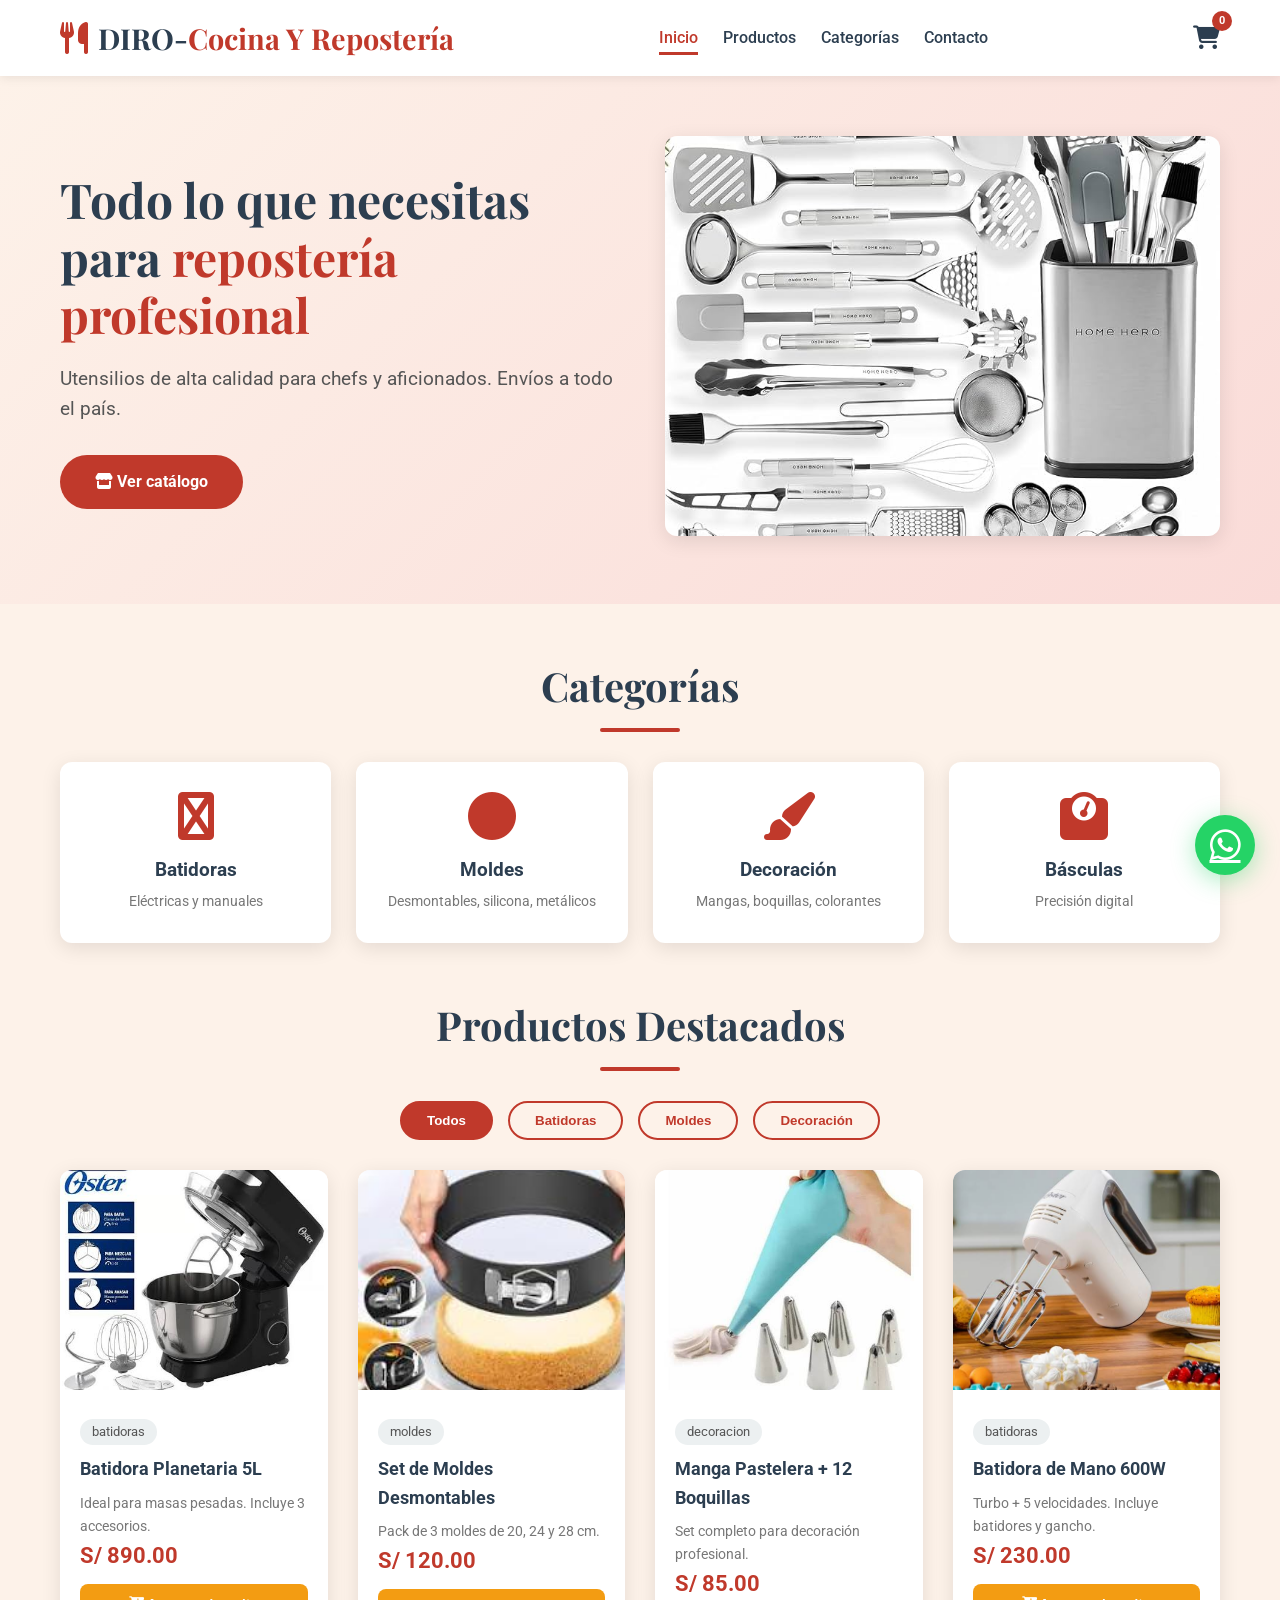
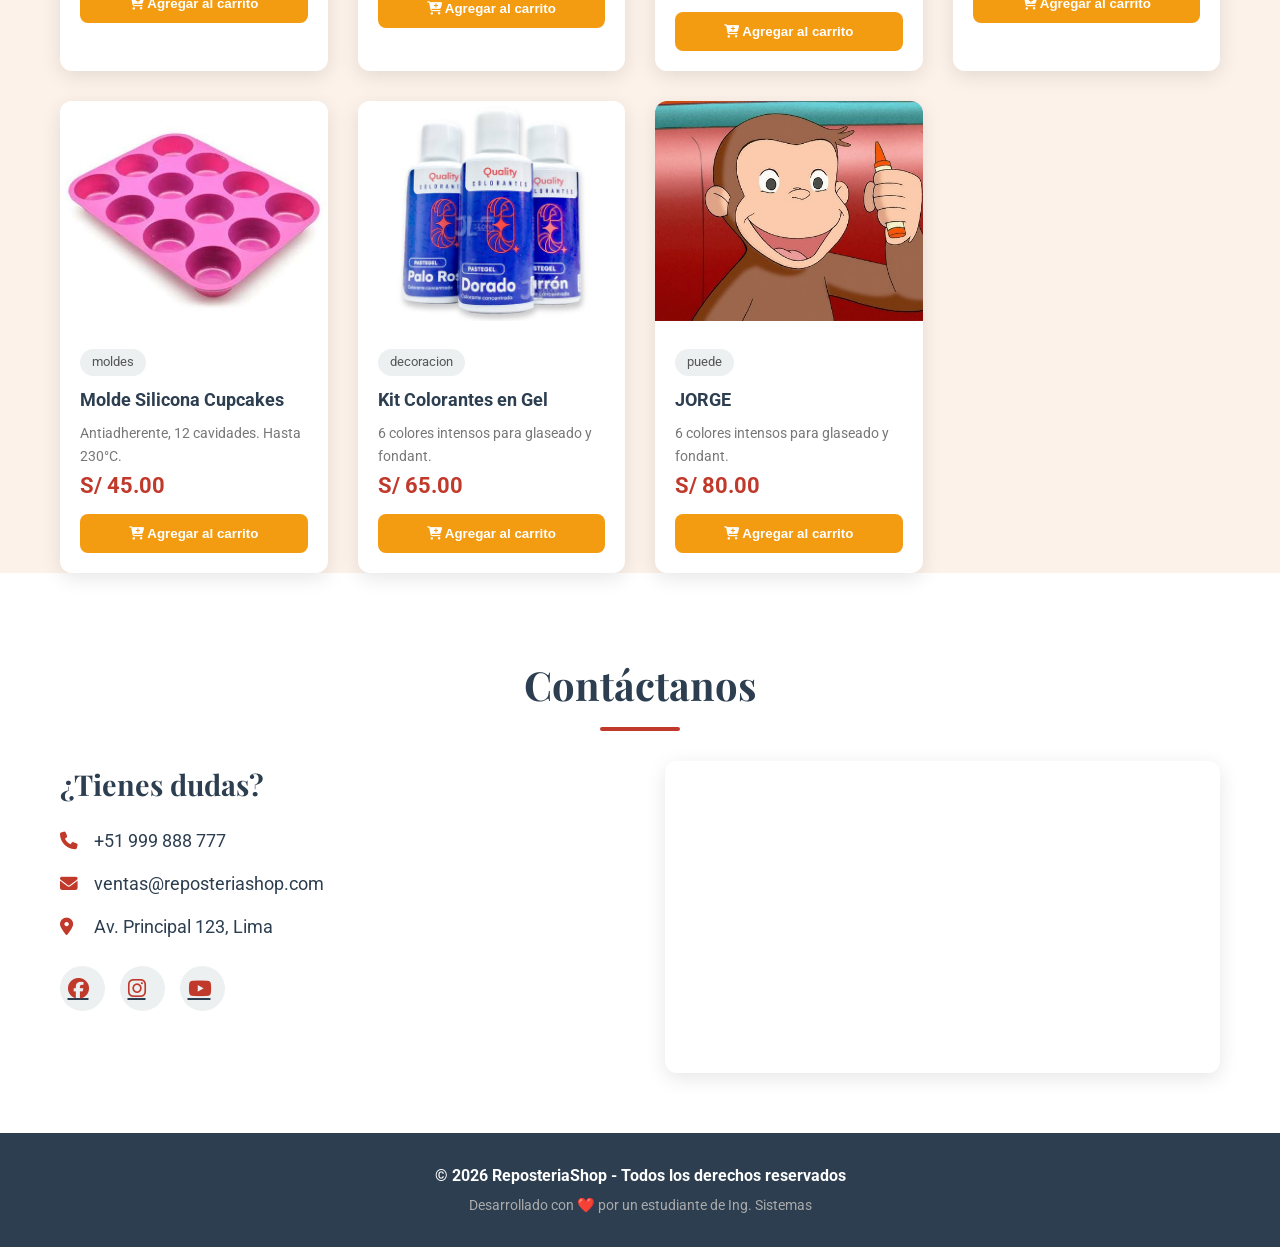
==== index.html @ 8b003e1c "agregar mapa" ====
<!DOCTYPE html>
<html lang="es">

<head>
    <meta charset="UTF-8">
    <meta name="viewport" content="width=device-width, initial-scale=1.0">
    <title>ReposteriaShop - Utensilios profesionales</title>
    <!-- Google Fonts para tipografías elegantes -->
    <link
        href="https://fonts.googleapis.com/css2?family=Playfair+Display:wght@700&family=Roboto:wght@300;400;700&display=swap"
        rel="stylesheet">
    <!-- Font Awesome para íconos -->
    <link rel="stylesheet" href="https://cdnjs.cloudflare.com/ajax/libs/font-awesome/6.5.0/css/all.min.css">
    <link rel="stylesheet" href="css/estilo.css">
</head>

<body>

    <!-- ========== HEADER / NAVEGACIÓN ========== -->
    <header>
        <div class="container">
            <div class="logo">
                <i class="fas fa-utensils"></i>
                <h1>DIRO-<span>Cocina Y Repostería</span></h1>
            </div>
            <nav>
                <ul>
                    <li><a href="#inicio" class="active">Inicio</a></li>
                    <li><a href="#productos">Productos</a></li>
                    <li><a href="#categorias">Categorías</a></li>
                    <li><a href="#contacto">Contacto</a></li>
                </ul>
            </nav>
            <div class="carrito-icono">
                <i class="fas fa-shopping-cart"></i>
                <span class="contador">0</span>
            </div>
        </div>
    </header>

    <!-- ========== HERO / BANNER PRINCIPAL ========== -->
    <section id="inicio" class="hero">
        <div class="container">
            <div class="hero-contenido">
                <h2>Todo lo que necesitas <br>para <span>repostería profesional</span></h2>
                <p>Utensilios de alta calidad para chefs y aficionados. Envíos a todo el país.</p>
                <a href="#productos" class="btn-primary">
                    <i class="fas fa-store"></i> Ver catálogo
                </a>
            </div>
            <div class="hero-imagen">
                <!-- Aquí va una imagen ilustrativa -->
                <img src="img/hero-utensilios.jpg" alt="Utensilios de repostería">
            </div>
        </div>
    </section>

    <!-- ========== CATEGORÍAS DESTACADAS ========== -->
    <section id="categorias" class="categorias">
        <div class="container">
            <h2 class="titulo-seccion">Categorías</h2>
            <div class="grid-categorias">
                <div class="categoria-card">
                    <i class="fas fa-mixer"></i>
                    <h3>Batidoras</h3>
                    <p>Eléctricas y manuales</p>
                </div>
                <div class="categoria-card">
                    <i class="fas fa-circle"></i>
                    <h3>Moldes</h3>
                    <p>Desmontables, silicona, metálicos</p>
                </div>
                <div class="categoria-card">
                    <i class="fas fa-paint-brush"></i>
                    <h3>Decoración</h3>
                    <p>Mangas, boquillas, colorantes</p>
                </div>
                <div class="categoria-card">
                    <i class="fas fa-weight-scale"></i>
                    <h3>Básculas</h3>
                    <p>Precisión digital</p>
                </div>
            </div>
        </div>
    </section>

    <!-- ========== PRODUCTOS DESTACADOS ========== -->
    <section id="productos" class="productos">
        <div class="container">
            <h2 class="titulo-seccion">Productos Destacados</h2>

            <!-- Filtros (funcionalidad con JavaScript) -->
            <div class="filtros">
                <button class="filtro-btn active" data-filtro="todos">Todos</button>
                <button class="filtro-btn" data-filtro="batidoras">Batidoras</button>
                <button class="filtro-btn" data-filtro="moldes">Moldes</button>
                <button class="filtro-btn" data-filtro="decoracion">Decoración</button>
            </div>

            <!-- Grid de productos -->
            <div class="grid-productos" id="lista-productos">
                <!-- Cada producto se genera dinámicamente con JavaScript -->
                <!-- Pero aquí tienes la estructura de ejemplo -->
            </div>
        </div>
    </section>

    <!-- ========== CONTACTO ========== -->
    <section id="contacto" class="contacto">
        <div class="container">
            <h2 class="titulo-seccion">Contáctanos</h2>
            <div class="contacto-grid">
                <div class="contacto-info">
                    <h3>¿Tienes dudas?</h3>
                    <p><i class="fas fa-phone"></i> +51 999 888 777</p>
                    <p><i class="fas fa-envelope"></i> ventas@reposteriashop.com</p>
                    <p><i class="fas fa-map-marker-alt"></i> Av. Principal 123, Lima</p>
                    <div class="redes-sociales">
                        <a href="#"><i class="fab fa-facebook"></i></a>
                        <a href="#"><i class="fab fa-instagram"></i></a>
                        <a href="#"><i class="fab fa-youtube"></i></a>
                    </div>
                </div>

                <div class="mapa-responsive" style="position: relative; padding-bottom: 56.25%; height: 0; overflow: hidden; border-radius: var(--radius); box-shadow: var(--shadow);">
    <iframe 
        src="https://maps.app.goo.gl/BNigpVvD4wu6EtfBA" 
        style="position: absolute; top: 0; left: 0; width: 100%; height: 100%; border:0;" 
        allowfullscreen="" 
        loading="lazy">
    </iframe>
</div>



            </div>
        </div>
    </section>

    <!-- ========== FOOTER ========== -->
    <footer>
        <div class="container">
            <p>&copy; 2026 ReposteriaShop - Todos los derechos reservados</p>
            <p>Desarrollado con ❤️ por un estudiante de Ing. Sistemas</p>
        </div>
    </footer>

    <!-- Botón flotante de WhatsApp -->
    <a href="https://wa.me/519999888777" class="btn-whatsapp" target="_blank">
        <i class="fab fa-whatsapp"></i>
    </a>

    <!-- ========== SCRIPTS ========== -->
    <script src="js/script.js"></script>
</body>

</html>
---- css/estilo.css ----
/* ========== RESET Y VARIABLES ========== */
* {
    margin: 0;
    padding: 0;
    box-sizing: border-box;
}

:root {
    --color-primary: #c0392b;      /* Rojo repostero */
    --color-secondary: #f39c12;    /* Dorado/amarillo */
    --color-dark: #2c3e50;
    --color-light: #fdf2e9;
    --color-gray: #ecf0f1;
    --font-title: 'Playfair Display', serif;
    --font-body: 'Roboto', sans-serif;
    --shadow: 0 5px 20px rgba(0,0,0,0.1);
    --radius: 12px;
    --transition: all 0.3s ease;
}

body {
    font-family: var(--font-body);
    background-color: var(--color-light);
    color: var(--color-dark);
    line-height: 1.6;
}

.container {
    max-width: 1200px;
    margin: 0 auto;
    padding: 0 20px;
}

/* ========== HEADER ========== */
header {
    background: white;
    box-shadow: 0 2px 10px rgba(0,0,0,0.08);
    position: sticky;
    top: 0;
    z-index: 1000;
    padding: 15px 0;
}

header .container {
    display: flex;
    justify-content: space-between;
    align-items: center;
    flex-wrap: wrap;
}

.logo {
    display: flex;
    align-items: center;
    gap: 10px;
}

.logo i {
    font-size: 2rem;
    color: var(--color-primary);
}

.logo h1 {
    font-family: var(--font-title);
    font-size: 1.8rem;
    color: var(--color-dark);
}

.logo h1 span {
    color: var(--color-primary);
}

nav ul {
    display: flex;
    list-style: none;
    gap: 25px;
}

nav ul li a {
    text-decoration: none;
    color: var(--color-dark);
    font-weight: 500;
    padding: 5px 0;
    border-bottom: 3px solid transparent;
    transition: var(--transition);
}

nav ul li a:hover,
nav ul li a.active {
    border-bottom-color: var(--color-primary);
    color: var(--color-primary);
}

.carrito-icono {
    position: relative;
    font-size: 1.5rem;
    cursor: pointer;
    color: var(--color-dark);
}

.carrito-icono .contador {
    position: absolute;
    top: -8px;
    right: -12px;
    background: var(--color-primary);
    color: white;
    font-size: 0.7rem;
    font-weight: bold;
    width: 20px;
    height: 20px;
    border-radius: 50%;
    display: flex;
    align-items: center;
    justify-content: center;
}

/* ========== HERO ========== */
.hero {
    background: linear-gradient(135deg, #fdf2e9 0%, #fadbd8 100%);
    padding: 60px 0;
    min-height: 500px;
    display: flex;
    align-items: center;
}

.hero .container {
    display: grid;
    grid-template-columns: 1fr 1fr;
    gap: 50px;
    align-items: center;
}

.hero-contenido h2 {
    font-family: var(--font-title);
    font-size: 3rem;
    line-height: 1.2;
    margin-bottom: 20px;
}

.hero-contenido h2 span {
    color: var(--color-primary);
}

.hero-contenido p {
    font-size: 1.2rem;
    color: #555;
    margin-bottom: 30px;
}

.btn-primary {
    display: inline-block;
    background: var(--color-primary);
    color: white;
    padding: 14px 35px;
    border-radius: 50px;
    text-decoration: none;
    font-weight: bold;
    transition: var(--transition);
    border: none;
    cursor: pointer;
    font-size: 1rem;
}

.btn-primary:hover {
    background: #a93226;
    transform: translateY(-3px);
    box-shadow: var(--shadow);
}

.hero-imagen img {
    width: 100%;
    max-height: 400px;
    object-fit: cover;
    border-radius: var(--radius);
    box-shadow: var(--shadow);
}

/* ========== SECCIÓN TÍTULOS ========== */
.titulo-seccion {
    font-family: var(--font-title);
    font-size: 2.5rem;
    text-align: center;
    margin: 50px 0 30px;
    position: relative;
}

.titulo-seccion::after {
    content: '';
    display: block;
    width: 80px;
    height: 4px;
    background: var(--color-primary);
    margin: 10px auto 0;
    border-radius: 5px;
}

/* ========== CATEGORÍAS ========== */
.grid-categorias {
    display: grid;
    grid-template-columns: repeat(auto-fit, minmax(200px, 1fr));
    gap: 25px;
    margin: 30px 0;
}

.categoria-card {
    background: white;
    padding: 30px 20px;
    text-align: center;
    border-radius: var(--radius);
    box-shadow: var(--shadow);
    transition: var(--transition);
    cursor: pointer;
}

.categoria-card:hover {
    transform: translateY(-10px);
    box-shadow: 0 10px 30px rgba(0,0,0,0.15);
}

.categoria-card i {
    font-size: 3rem;
    color: var(--color-primary);
    margin-bottom: 15px;
}

.categoria-card h3 {
    font-size: 1.2rem;
    margin-bottom: 5px;
}

.categoria-card p {
    color: #777;
    font-size: 0.9rem;
}

/* ========== PRODUCTOS ========== */
.filtros {
    display: flex;
    justify-content: center;
    gap: 15px;
    flex-wrap: wrap;
    margin-bottom: 30px;
}

.filtro-btn {
    padding: 10px 25px;
    border: 2px solid var(--color-primary);
    background: transparent;
    color: var(--color-primary);
    border-radius: 50px;
    cursor: pointer;
    font-weight: bold;
    transition: var(--transition);
}

.filtro-btn:hover,
.filtro-btn.active {
    background: var(--color-primary);
    color: white;
}

.grid-productos {
    display: grid;
    grid-template-columns: repeat(auto-fill, minmax(260px, 1fr));
    gap: 30px;
}

.producto-card {
    background: white;
    border-radius: var(--radius);
    overflow: hidden;
    box-shadow: var(--shadow);
    transition: var(--transition);
}

.producto-card:hover {
    transform: translateY(-8px);
    box-shadow: 0 10px 40px rgba(0,0,0,0.15);
}

.producto-card img {
    width: 100%;
    height: 220px;
    object-fit: cover;
    background: var(--color-gray);
}

.producto-info {
    padding: 20px;
}

.producto-info h3 {
    font-size: 1.1rem;
    margin-bottom: 8px;
}

.producto-info .precio {
    font-size: 1.4rem;
    font-weight: bold;
    color: var(--color-primary);
}

.producto-info .categoria-tag {
    display: inline-block;
    background: var(--color-gray);
    padding: 3px 12px;
    border-radius: 20px;
    font-size: 0.8rem;
    color: #555;
    margin-bottom: 10px;
}

.btn-agregar {
    width: 100%;
    padding: 12px;
    background: var(--color-secondary);
    color: white;
    border: none;
    border-radius: 8px;
    font-weight: bold;
    cursor: pointer;
    transition: var(--transition);
    margin-top: 10px;
}

.btn-agregar:hover {
    background: #e67e22;
}

/* ========== CONTACTO ========== */
.contacto {
    background: white;
    padding: 30px 0 60px;
}

.contacto-grid {
    display: grid;
    grid-template-columns: 1fr 1fr;
    gap: 50px;
    margin-top: 30px;
}

.contacto-info h3 {
    font-family: var(--font-title);
    font-size: 1.8rem;
    margin-bottom: 20px;
}

.contacto-info p {
    margin: 15px 0;
    font-size: 1.1rem;
}

.contacto-info i {
    width: 30px;
    color: var(--color-primary);
}

.redes-sociales {
    margin-top: 25px;
    display: flex;
    gap: 15px;
}

.redes-sociales a {
    display: inline-flex;
    align-items: center;
    justify-content: center;
    width: 45px;
    height: 45px;
    background: var(--color-gray);
    border-radius: 50%;
    color: var(--color-dark);
    font-size: 1.3rem;
    transition: var(--transition);
}

.redes-sociales a:hover {
    background: var(--color-primary);
    color: white;
}

.contacto-form {
    display: flex;
    flex-direction: column;
    gap: 15px;
}

.contacto-form input,
.contacto-form textarea {
    padding: 15px;
    border: 2px solid #ddd;
    border-radius: 8px;
    font-family: var(--font-body);
    transition: var(--transition);
}

.contacto-form input:focus,
.contacto-form textarea:focus {
    border-color: var(--color-primary);
    outline: none;
}

/* ========== WHATSAPP FLOTANTE ========== */
.btn-whatsapp {
    position: fixed;
    bottom: 25px;
    right: 25px;
    background: #25D366;
    color: white;
    width: 60px;
    height: 60px;
    border-radius: 50%;
    display: flex;
    align-items: center;
    justify-content: center;
    font-size: 2.2rem;
    box-shadow: 0 5px 25px rgba(37, 211, 102, 0.4);
    transition: var(--transition);
    z-index: 999;
}

.btn-whatsapp:hover {
    transform: scale(1.1);
    box-shadow: 0 8px 35px rgba(37, 211, 102, 0.6);
}

/* ========== FOOTER ========== */
footer {
    background: var(--color-dark);
    color: white;
    text-align: center;
    padding: 30px 0;
}

footer p:first-child {
    font-weight: bold;
}

footer p:last-child {
    color: #aaa;
    font-size: 0.9rem;
    margin-top: 5px;
}

/* ========== RESPONSIVE ========== */
@media (max-width: 768px) {
    .hero .container {
        grid-template-columns: 1fr;
        text-align: center;
    }
    
    .hero-contenido h2 {
        font-size: 2.2rem;
    }
    
    .contacto-grid {
        grid-template-columns: 1fr;
    }
    
    nav ul {
        gap: 12px;
        flex-wrap: wrap;
        justify-content: center;
    }
    
    header .container {
        flex-direction: column;
        gap: 10px;
    }
    
    .logo h1 {
        font-size: 1.5rem;
    }

    /* ========== MAPA ========== */
.mapa-container {
    margin: 40px 0 20px;
}

.mapa-container iframe {
    transition: var(--transition);
}

.mapa-container iframe:hover {
    transform: scale(1.01);
    box-shadow: 0 10px 40px rgba(0,0,0,0.2);
}

/* Responsive para el mapa */
@media (max-width: 768px) {
    .mapa-container iframe {
        height: 300px; /* Más pequeño en móviles */
    }
}




}
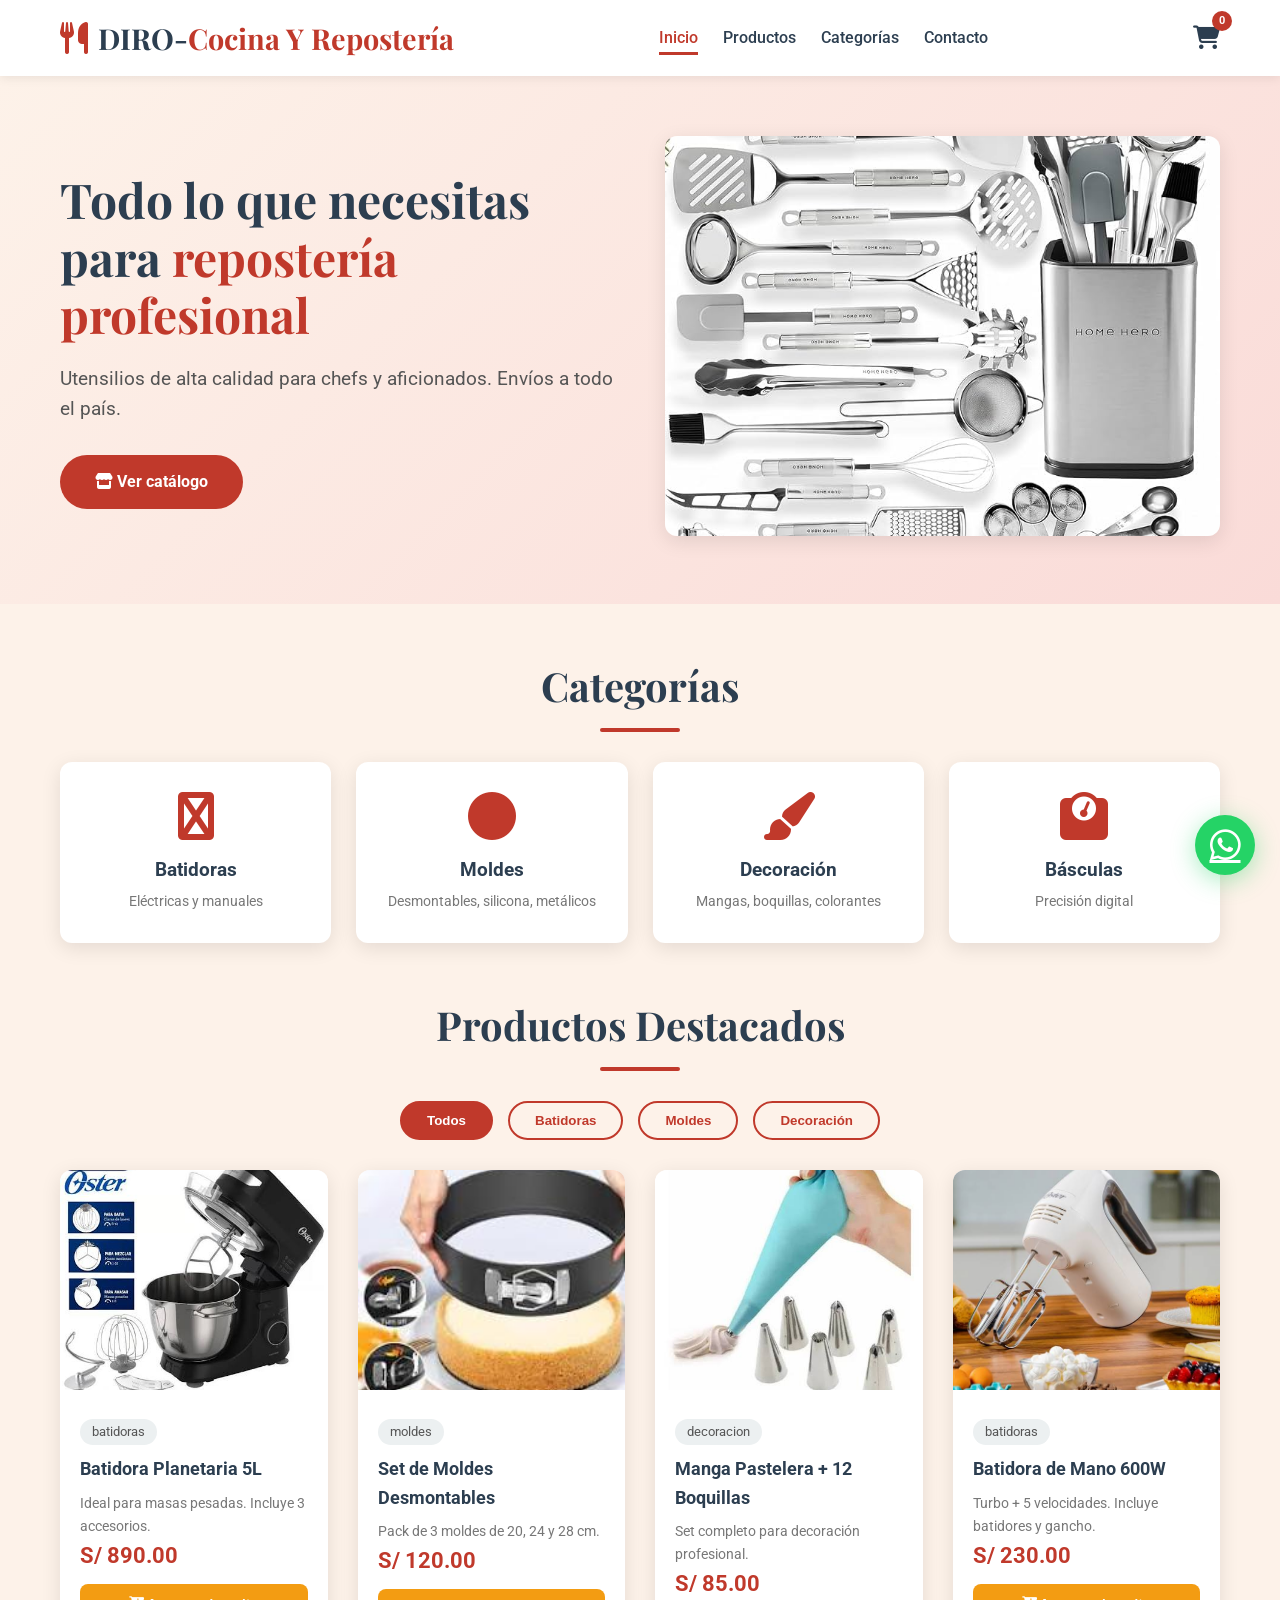
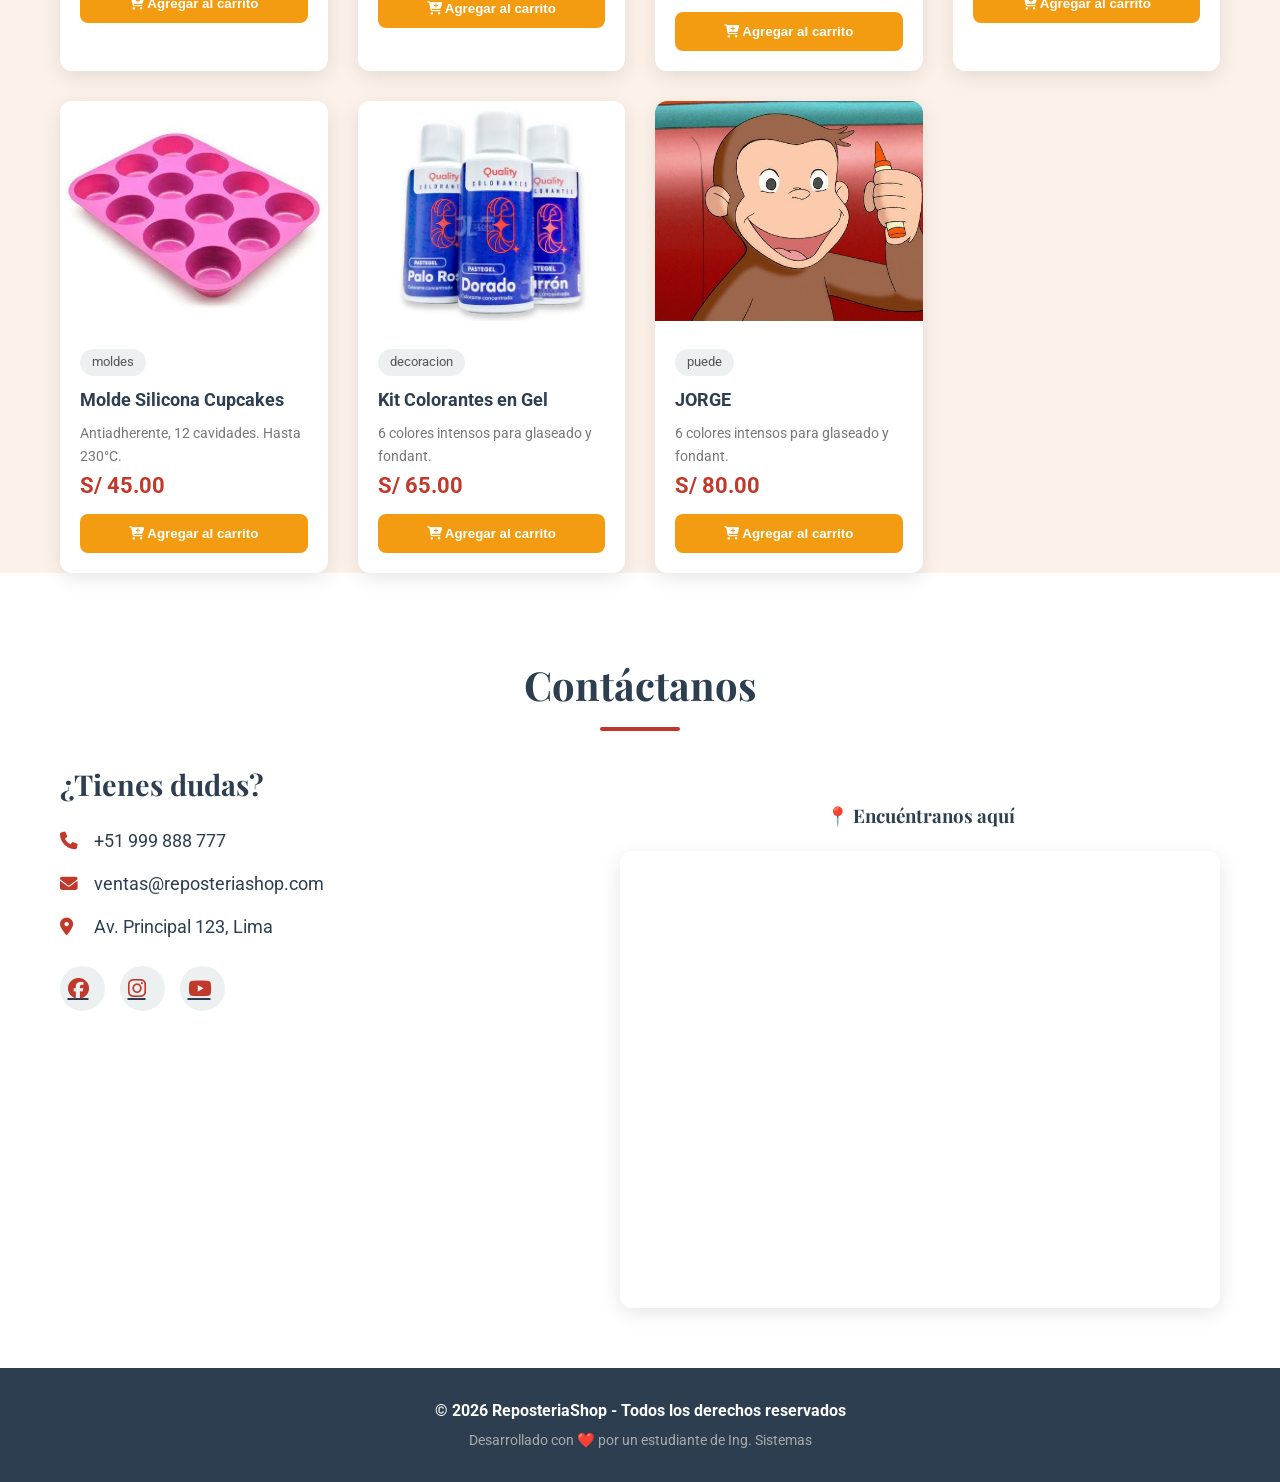
==== commit de5dfb53: "modificacion mapa" ====
--- a/index.html
+++ b/index.html
@@ -122,14 +122,19 @@
                     </div>
                 </div>
 
-                <div class="mapa-responsive" style="position: relative; padding-bottom: 56.25%; height: 0; overflow: hidden; border-radius: var(--radius); box-shadow: var(--shadow);">
-    <iframe 
-        src="https://maps.app.goo.gl/BNigpVvD4wu6EtfBA" 
-        style="position: absolute; top: 0; left: 0; width: 100%; height: 100%; border:0;" 
-        allowfullscreen="" 
-        loading="lazy">
-    </iframe>
-</div>
+                <div class="mapa-container" style="margin-top: 40px;">
+                    <h3
+                        style="text-align:center; font-family: var(--font-title); color: var(--color-dark); margin-bottom: 20px;">
+                        📍 Encuéntranos aquí
+                    </h3>
+                    <div style="border-radius: var(--radius); overflow: hidden; box-shadow: var(--shadow);">
+                        <!-- PEGA AQUÍ EL CÓDIGO QUE COPIAS DE GOOGLE MAPS -->
+                        <iframe
+                            src="https://www.google.com/maps/embed?pb=!1m18!1m12!1m3!1d3900.995914116087!2d-77.00952442560398!3d-12.112431788129507!2m3!1f0!2f0!3f0!3m2!1i1024!2i768!4f13.1!3m3!1m2!1s0x9105c7e3d7cb8c7d%3A0x9772870f0bcc369e!2sAvenida%20Principal%20123%2C%20Surquillo%2015036!5e0!3m2!1ses-419!2spe!4v1785621156062!5m2!1ses-419!2spe"
+                            width="600" height="450" style="border:0;" allowfullscreen="" loading="lazy"
+                            referrerpolicy="strict-origin-when-cross-origin"></iframe>
+                    </div>
+                </div>
 
 
 
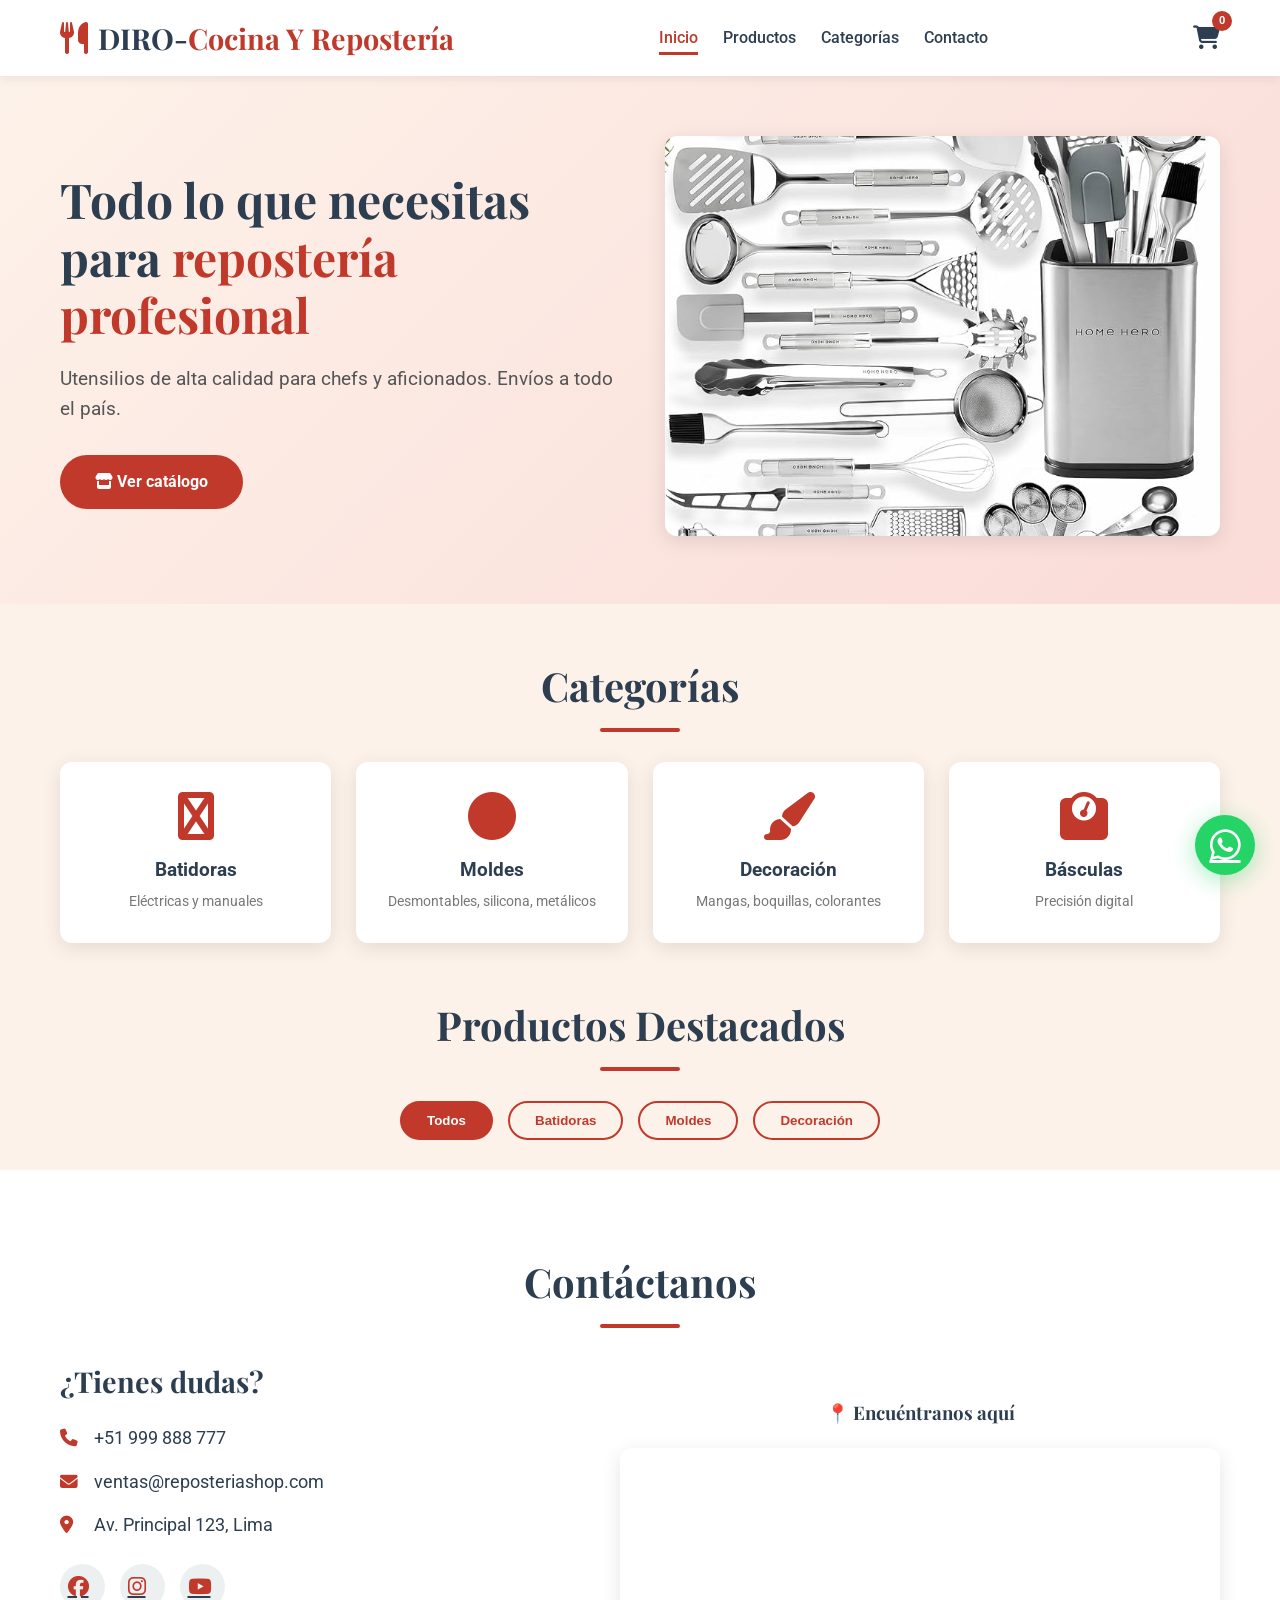
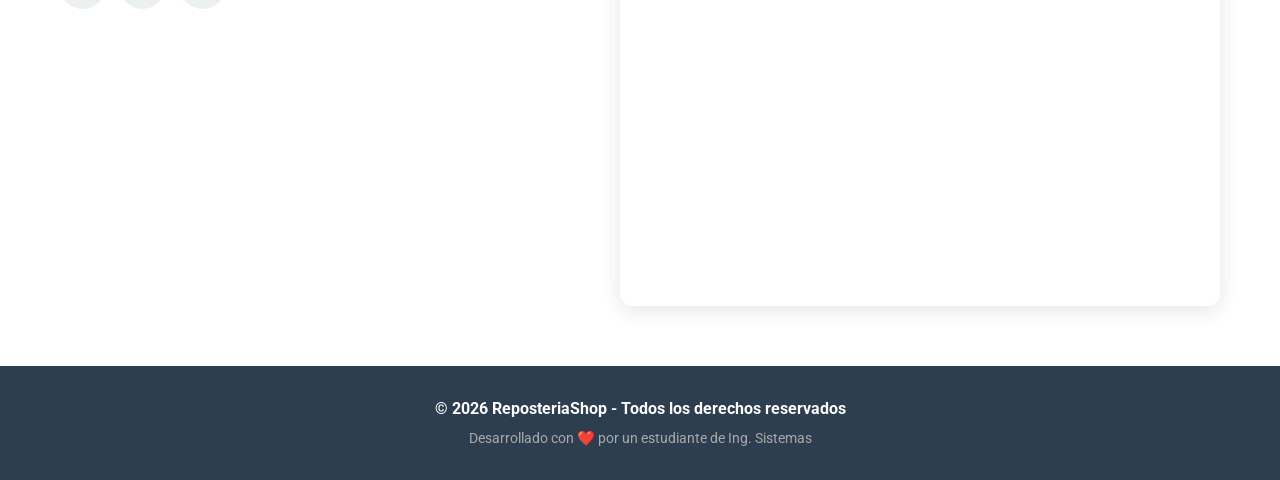
==== commit 9e51fe72: "agregado modal del carrito con controles" ====
--- a/index.html
+++ b/index.html
@@ -130,14 +130,11 @@
                     <div style="border-radius: var(--radius); overflow: hidden; box-shadow: var(--shadow);">
                         <!-- PEGA AQUÍ EL CÓDIGO QUE COPIAS DE GOOGLE MAPS -->
                         <iframe
-                            src="https://www.google.com/maps/embed?pb=!1m18!1m12!1m3!1d3900.995914116087!2d-77.00952442560398!3d-12.112431788129507!2m3!1f0!2f0!3f0!3m2!1i1024!2i768!4f13.1!3m3!1m2!1s0x9105c7e3d7cb8c7d%3A0x9772870f0bcc369e!2sAvenida%20Principal%20123%2C%20Surquillo%2015036!5e0!3m2!1ses-419!2spe!4v1785621156062!5m2!1ses-419!2spe"
+                            src="https://www.google.com/maps/embed?pb=!1m18!1m12!1m3!1d7803.491799904515!2d-77.13899099999999!3d-12.060996299999998!2m3!1f0!2f0!3f0!3m2!1i1024!2i768!4f13.1!3m3!1m2!1s0x9105cb9a4706d5b7%3A0x44a7349d931bc75a!2sMercado%20Central%20del%20Callao!5e0!3m2!1ses-419!2spe!4v1785622565093!5m2!1ses-419!2spe"
                             width="600" height="450" style="border:0;" allowfullscreen="" loading="lazy"
                             referrerpolicy="strict-origin-when-cross-origin"></iframe>
                     </div>
                 </div>
-
-
-
             </div>
         </div>
     </section>
@@ -157,6 +154,34 @@
 
     <!-- ========== SCRIPTS ========== -->
     <script src="js/script.js"></script>
+
+
+
+<!-- ============================================ -->
+<!-- MODAL / VENTANA EMERGENTE DEL CARRITO        -->
+<!-- ============================================ -->
+<div id="modal-carrito" class="modal-carrito" style="display: none;">
+    <div class="modal-contenido">
+        <div class="modal-header">
+            <h2><i class="fas fa-shopping-cart"></i> Mi Carrito</h2>
+            <span class="modal-cerrar" id="cerrar-carrito">&times;</span>
+        </div>
+        <div class="modal-body" id="lista-carrito">
+            <p style="text-align:center; color:#888;">🛒 Tu carrito está vacío</p>
+        </div>
+        <div class="modal-footer">
+            <div class="total-carrito">
+                <strong>Total: </strong>
+                <span id="total-carrito">S/ 0.00</span>
+            </div>
+            <button id="btn-finalizar-compra" class="btn-primary">
+                <i class="fas fa-check"></i> Finalizar Compra
+            </button>
+        </div>
+    </div>
+</div>
+
+
 </body>
 
 </html>
--- a/css/estilo.css
+++ b/css/estilo.css
@@ -493,6 +493,208 @@
     }
 }
 
+/* ========== ANIMACIÓN DE CARGA ========== */
+@keyframes girar {
+    0% { transform: rotate(0deg); }
+    100% { transform: rotate(360deg); }
+}
+
+
+/* ============================================ */
+/* MODAL / VENTANA EMERGENTE DEL CARRITO        */
+/* ============================================ */
+
+.modal-carrito {
+    position: fixed;
+    top: 0;
+    left: 0;
+    width: 100%;
+    height: 100%;
+    background: rgba(0, 0, 0, 0.6);
+    z-index: 2000;
+    display: none; /* Oculto por defecto */
+    justify-content: center;
+    align-items: center;
+    animation: fadeIn 0.3s ease;
+}
+
+@keyframes fadeIn {
+    from { opacity: 0; transform: scale(0.95); }
+    to { opacity: 1; transform: scale(1); }
+}
+
+.modal-contenido {
+    background: white;
+    border-radius: 16px;
+    max-width: 600px;
+    width: 90%;
+    max-height: 80vh;
+    display: flex;
+    flex-direction: column;
+    box-shadow: 0 20px 60px rgba(0, 0, 0, 0.3);
+    overflow: hidden;
+}
+
+.modal-header {
+    display: flex;
+    justify-content: space-between;
+    align-items: center;
+    padding: 20px 25px;
+    border-bottom: 2px solid #f0f0f0;
+    background: #fdf6f0;
+}
+
+.modal-header h2 {
+    font-family: var(--font-title);
+    font-size: 1.5rem;
+    color: var(--color-dark);
+    margin: 0;
+}
+
+.modal-header h2 i {
+    color: var(--color-primary);
+    margin-right: 10px;
+}
+
+.modal-cerrar {
+    font-size: 2rem;
+    font-weight: bold;
+    cursor: pointer;
+    color: #999;
+    transition: var(--transition);
+    line-height: 1;
+}
+
+.modal-cerrar:hover {
+    color: var(--color-primary);
+    transform: rotate(90deg);
+}
+
+.modal-body {
+    flex: 1;
+    overflow-y: auto;
+    padding: 20px 25px;
+    min-height: 150px;
+}
+
+/* Estilos para los items del carrito dentro del modal */
+.item-carrito {
+    display: flex;
+    align-items: center;
+    gap: 15px;
+    padding: 12px 0;
+    border-bottom: 1px solid #f0f0f0;
+}
+
+.item-carrito:last-child {
+    border-bottom: none;
+}
+
+.item-carrito img {
+    width: 60px;
+    height: 60px;
+    object-fit: cover;
+    border-radius: 8px;
+    background: #f0f0f0;
+}
+
+.item-carrito .info {
+    flex: 1;
+}
+
+.item-carrito .info h4 {
+    margin: 0 0 5px 0;
+    font-size: 1rem;
+}
+
+.item-carrito .info .precio-item {
+    color: var(--color-primary);
+    font-weight: bold;
+    font-size: 0.95rem;
+}
+
+.item-carrito .cantidad-control {
+    display: flex;
+    align-items: center;
+    gap: 10px;
+}
+
+.item-carrito .cantidad-control button {
+    width: 28px;
+    height: 28px;
+    border-radius: 50%;
+    border: 1px solid #ddd;
+    background: white;
+    cursor: pointer;
+    font-weight: bold;
+    transition: var(--transition);
+}
+
+.item-carrito .cantidad-control button:hover {
+    background: var(--color-primary);
+    color: white;
+    border-color: var(--color-primary);
+}
+
+.item-carrito .cantidad-control span {
+    min-width: 20px;
+    text-align: center;
+    font-weight: bold;
+}
+
+.item-carrito .btn-eliminar {
+    background: none;
+    border: none;
+    color: #e74c3c;
+    cursor: pointer;
+    font-size: 1.2rem;
+    transition: var(--transition);
+}
+
+.item-carrito .btn-eliminar:hover {
+    transform: scale(1.2);
+}
+
+.modal-footer {
+    padding: 20px 25px;
+    border-top: 2px solid #f0f0f0;
+    background: #fafafa;
+    display: flex;
+    justify-content: space-between;
+    align-items: center;
+    flex-wrap: wrap;
+    gap: 15px;
+}
+
+.total-carrito {
+    font-size: 1.3rem;
+}
+
+.total-carrito strong {
+    color: var(--color-dark);
+}
+
+.total-carrito span {
+    color: var(--color-primary);
+    font-weight: bold;
+}
+
+#btn-finalizar-compra {
+    padding: 12px 30px;
+    background: var(--color-secondary);
+    border: none;
+    border-radius: 50px;
+    color: white;
+    font-weight: bold;
+    cursor: pointer;
+    transition: var(--transition);
+}
+
+#btn-finalizar-compra:hover {
+    background: #e67e22;
+    transform: translateY(-2px);
+    box-shadow: 0 5px 15px rgba(243, 156, 18, 0.3);
+}
 
 
 
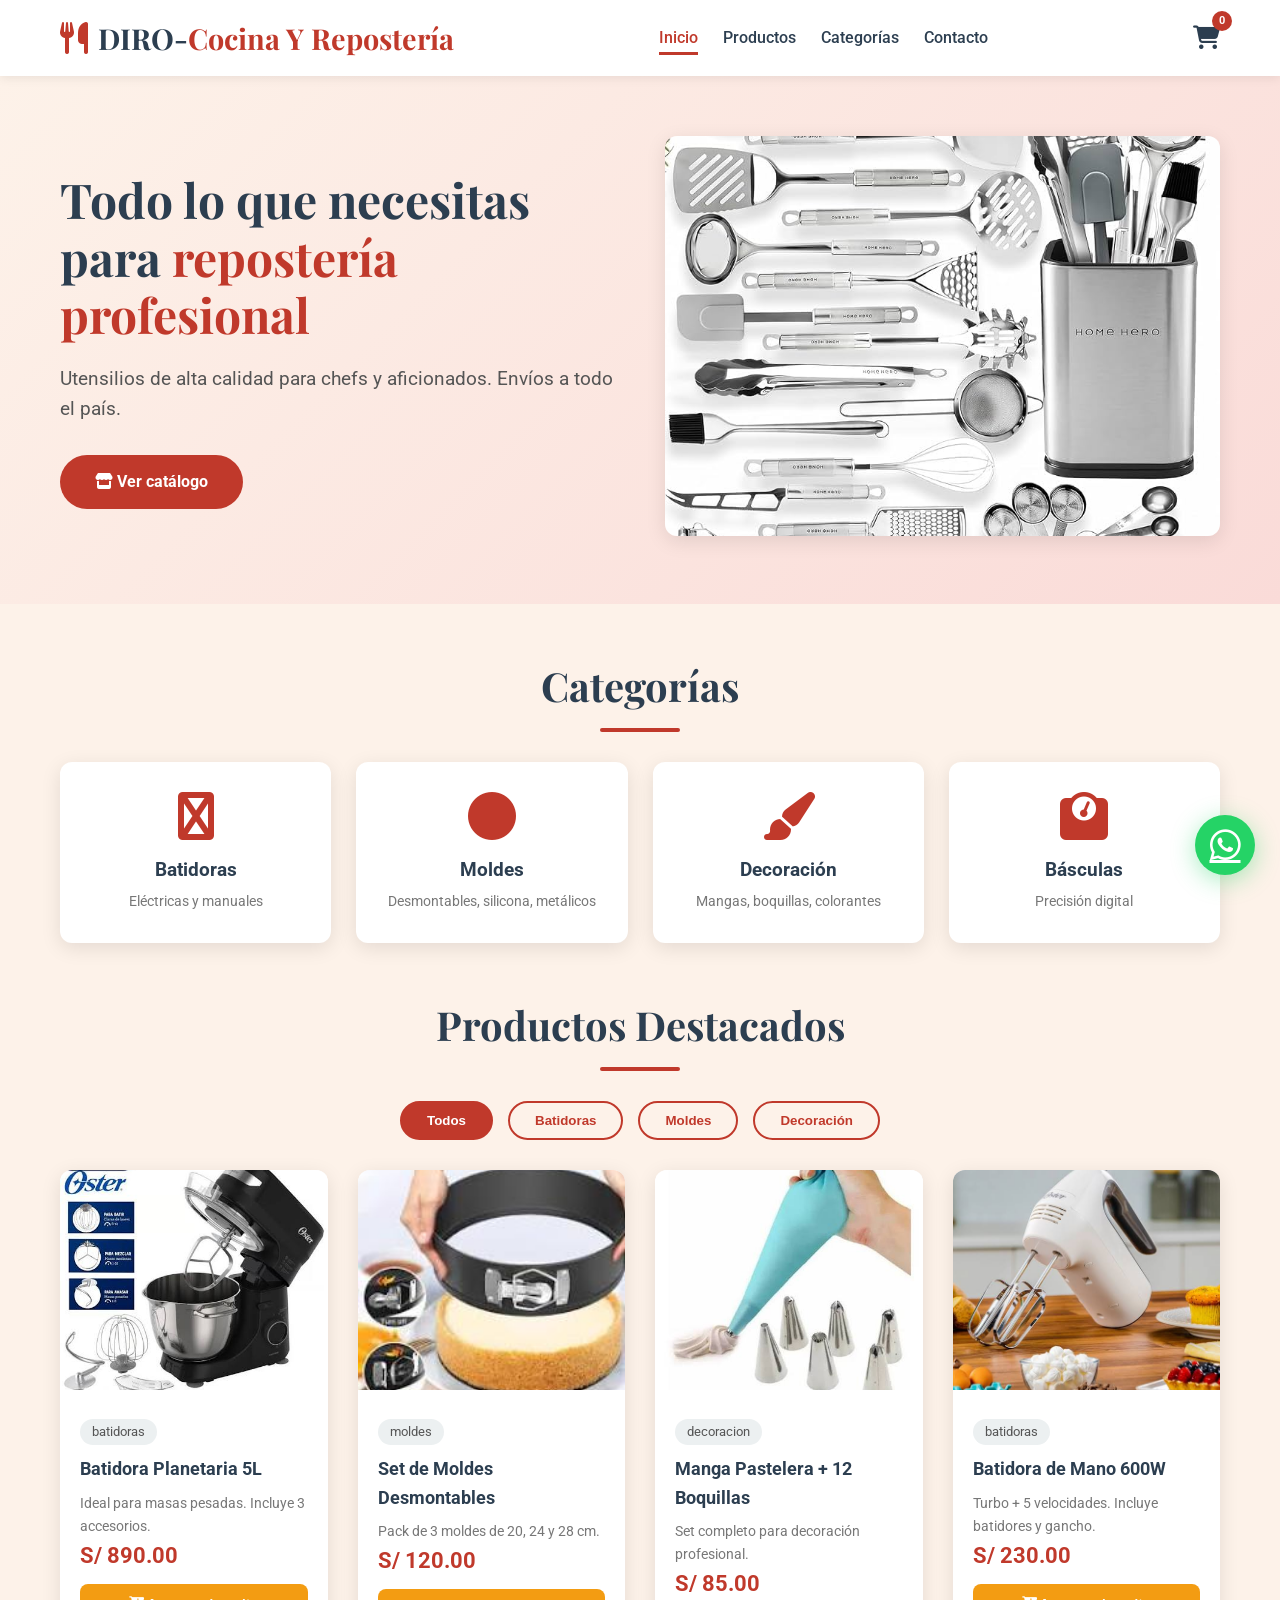
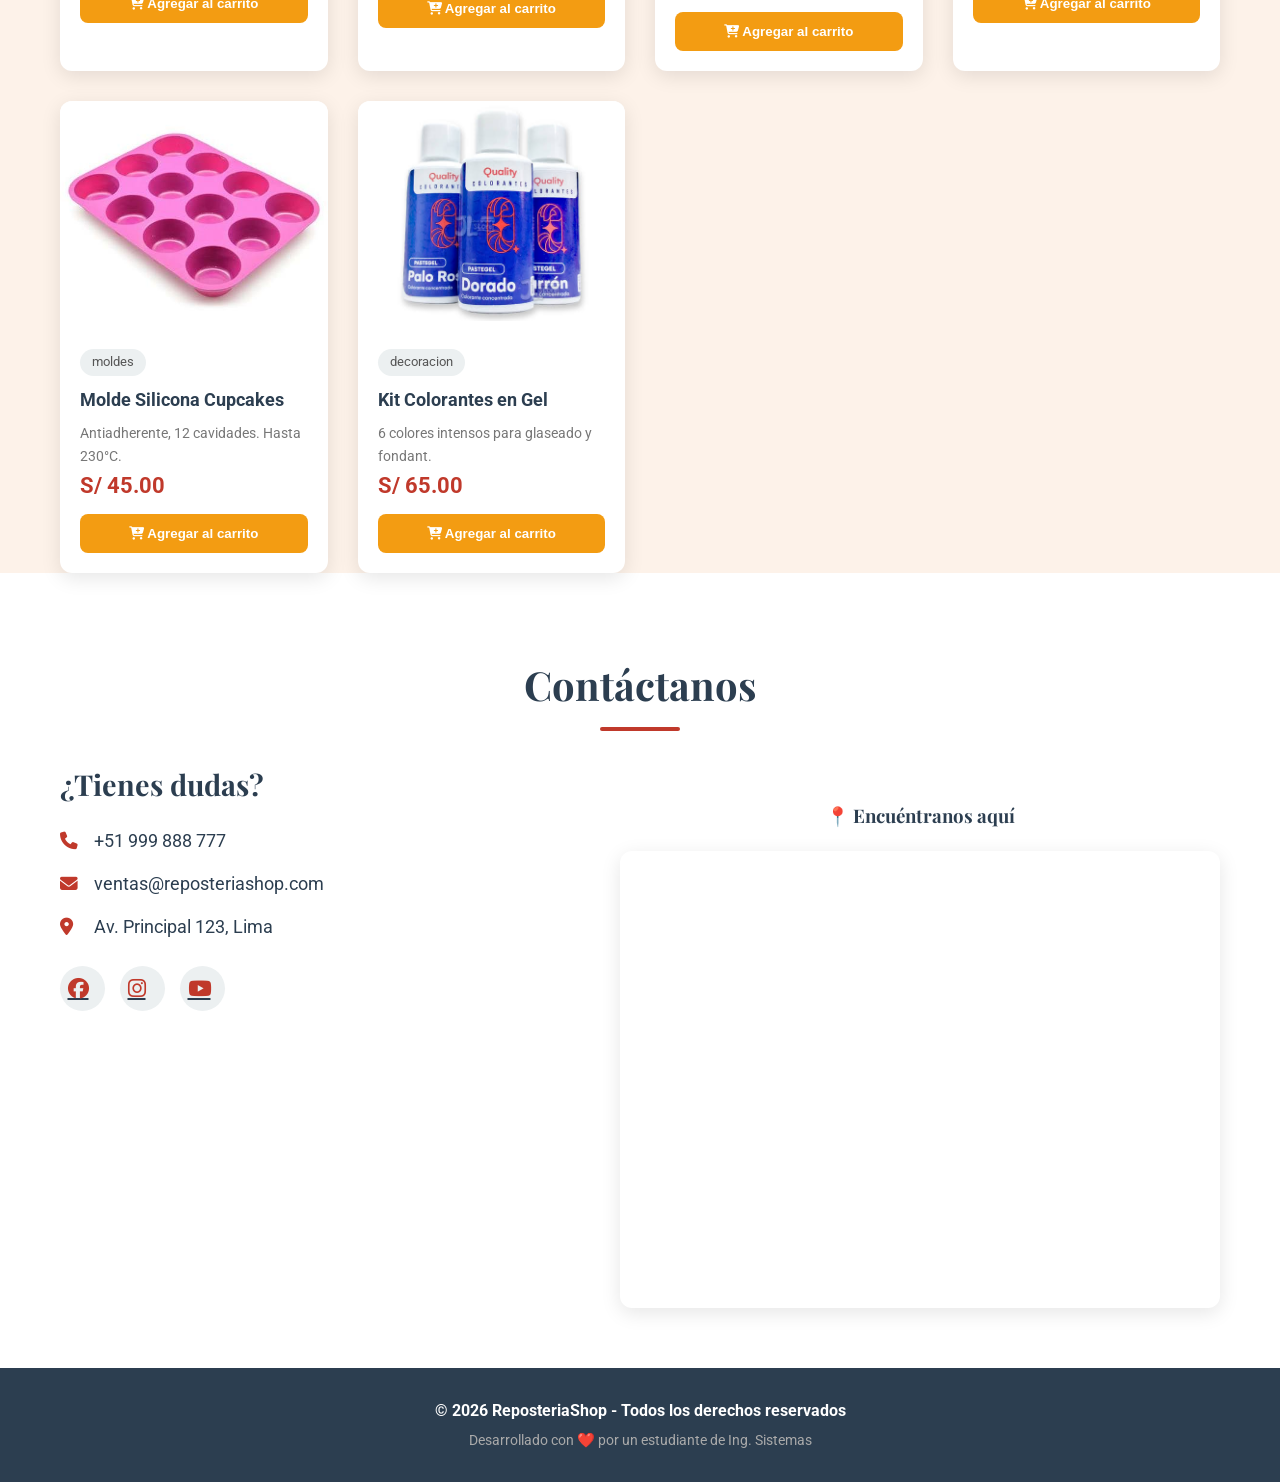
==== commit fcb0da67: "eliminar carpeta bakcend" ====
--- a/index.html
+++ b/index.html
@@ -139,7 +139,7 @@
         </div>
     </section>
 
-    <!-- ========== FOOTER ========== -->
+        <!-- ========== FOOTER ========== -->
     <footer>
         <div class="container">
             <p>&copy; 2026 ReposteriaShop - Todos los derechos reservados</p>
@@ -152,36 +152,32 @@
         <i class="fab fa-whatsapp"></i>
     </a>
 
+    <!-- ============================================ -->
+    <!-- MODAL / VENTANA EMERGENTE DEL CARRITO        -->
+    <!-- ============================================ -->
+    <div id="modal-carrito" class="modal-carrito" style="display: none;">
+        <div class="modal-contenido">
+            <div class="modal-header">
+                <h2><i class="fas fa-shopping-cart"></i> Mi Carrito</h2>
+                <span class="modal-cerrar" id="cerrar-carrito">&times;</span>
+            </div>
+            <div class="modal-body" id="lista-carrito">
+                <p style="text-align:center; color:#888;">🛒 Tu carrito está vacío</p>
+            </div>
+            <div class="modal-footer">
+                <div class="total-carrito">
+                    <strong>Total: </strong>
+                    <span id="total-carrito">S/ 0.00</span>
+                </div>
+                <button id="btn-finalizar-compra" class="btn-primary">
+                    <i class="fas fa-check"></i> Finalizar Compra
+                </button>
+            </div>
+        </div>
+    </div>
+
     <!-- ========== SCRIPTS ========== -->
     <script src="js/script.js"></script>
 
-
-
-<!-- ============================================ -->
-<!-- MODAL / VENTANA EMERGENTE DEL CARRITO        -->
-<!-- ============================================ -->
-<div id="modal-carrito" class="modal-carrito" style="display: none;">
-    <div class="modal-contenido">
-        <div class="modal-header">
-            <h2><i class="fas fa-shopping-cart"></i> Mi Carrito</h2>
-            <span class="modal-cerrar" id="cerrar-carrito">&times;</span>
-        </div>
-        <div class="modal-body" id="lista-carrito">
-            <p style="text-align:center; color:#888;">🛒 Tu carrito está vacío</p>
-        </div>
-        <div class="modal-footer">
-            <div class="total-carrito">
-                <strong>Total: </strong>
-                <span id="total-carrito">S/ 0.00</span>
-            </div>
-            <button id="btn-finalizar-compra" class="btn-primary">
-                <i class="fas fa-check"></i> Finalizar Compra
-            </button>
-        </div>
-    </div>
-</div>
-
-
 </body>
-
 </html>
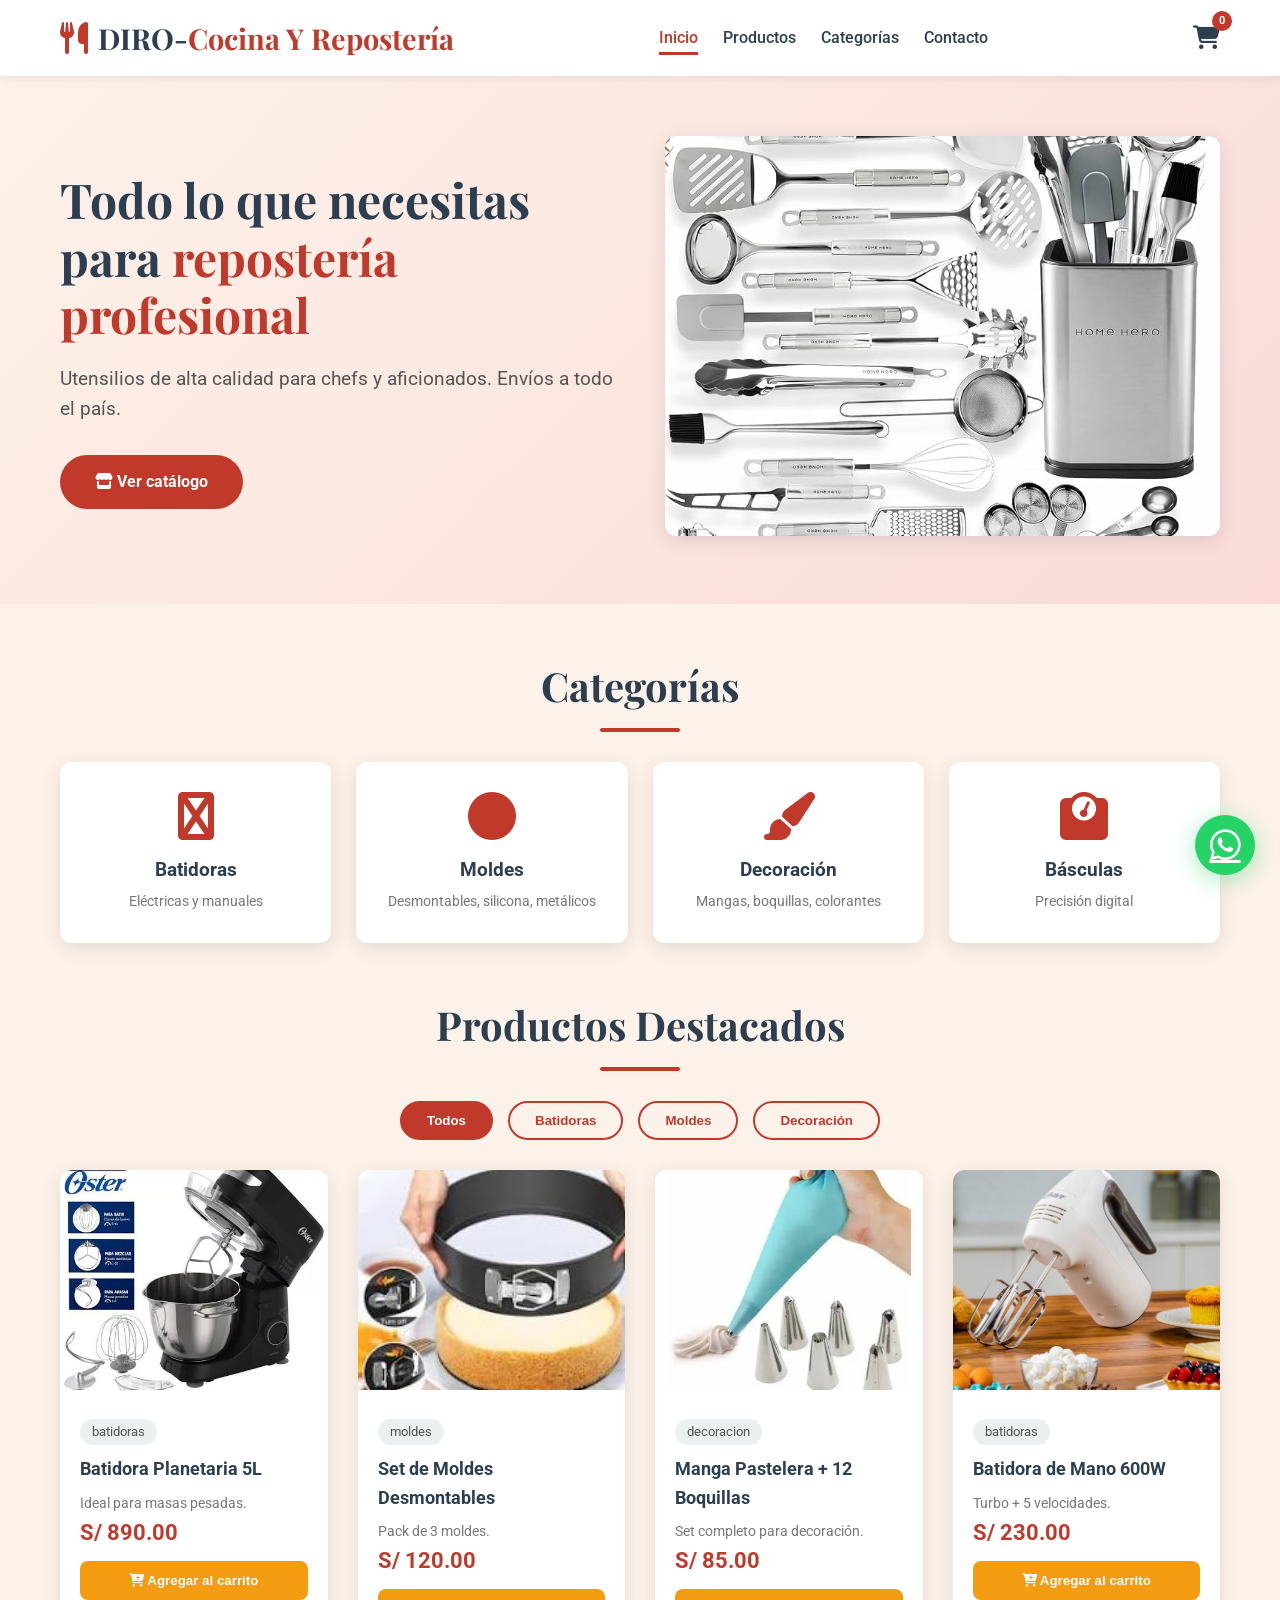
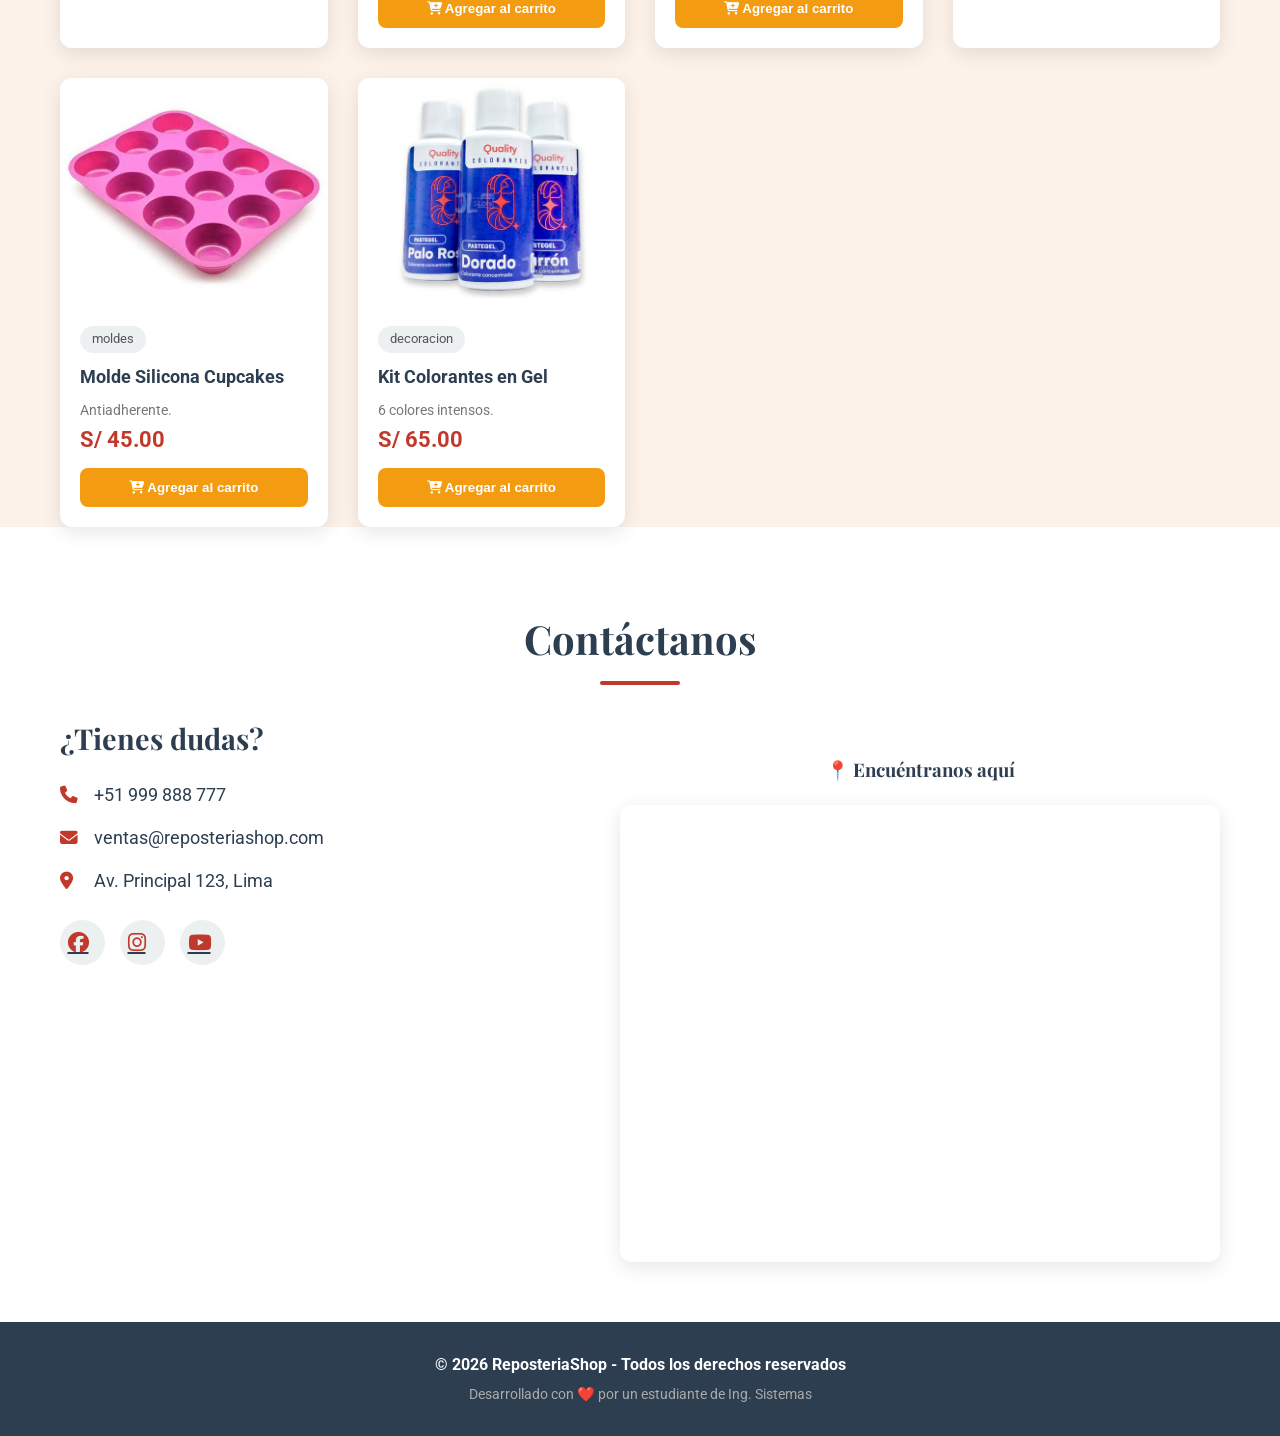
==== commit fd5c9c53: "modificacion" ====
--- a/index.html
+++ b/index.html
@@ -152,29 +152,7 @@
         <i class="fab fa-whatsapp"></i>
     </a>
 
-    <!-- ============================================ -->
-    <!-- MODAL / VENTANA EMERGENTE DEL CARRITO        -->
-    <!-- ============================================ -->
-    <div id="modal-carrito" class="modal-carrito" style="display: none;">
-        <div class="modal-contenido">
-            <div class="modal-header">
-                <h2><i class="fas fa-shopping-cart"></i> Mi Carrito</h2>
-                <span class="modal-cerrar" id="cerrar-carrito">&times;</span>
-            </div>
-            <div class="modal-body" id="lista-carrito">
-                <p style="text-align:center; color:#888;">🛒 Tu carrito está vacío</p>
-            </div>
-            <div class="modal-footer">
-                <div class="total-carrito">
-                    <strong>Total: </strong>
-                    <span id="total-carrito">S/ 0.00</span>
-                </div>
-                <button id="btn-finalizar-compra" class="btn-primary">
-                    <i class="fas fa-check"></i> Finalizar Compra
-                </button>
-            </div>
-        </div>
-    </div>
+  
 
     <!-- ========== SCRIPTS ========== -->
     <script src="js/script.js"></script>
--- a/css/estilo.css
+++ b/css/estilo.css
@@ -512,10 +512,14 @@
     height: 100%;
     background: rgba(0, 0, 0, 0.6);
     z-index: 2000;
-    display: none; /* Oculto por defecto */
+    display: none; /* ← Oculto por defecto */
     justify-content: center;
     align-items: center;
     animation: fadeIn 0.3s ease;
+}
+/* Cuando el modal está visible, se añade esta clase al body */
+body.modal-abierto {
+    overflow: hidden; /* Bloquea el scroll del body */
 }
 
 @keyframes fadeIn {
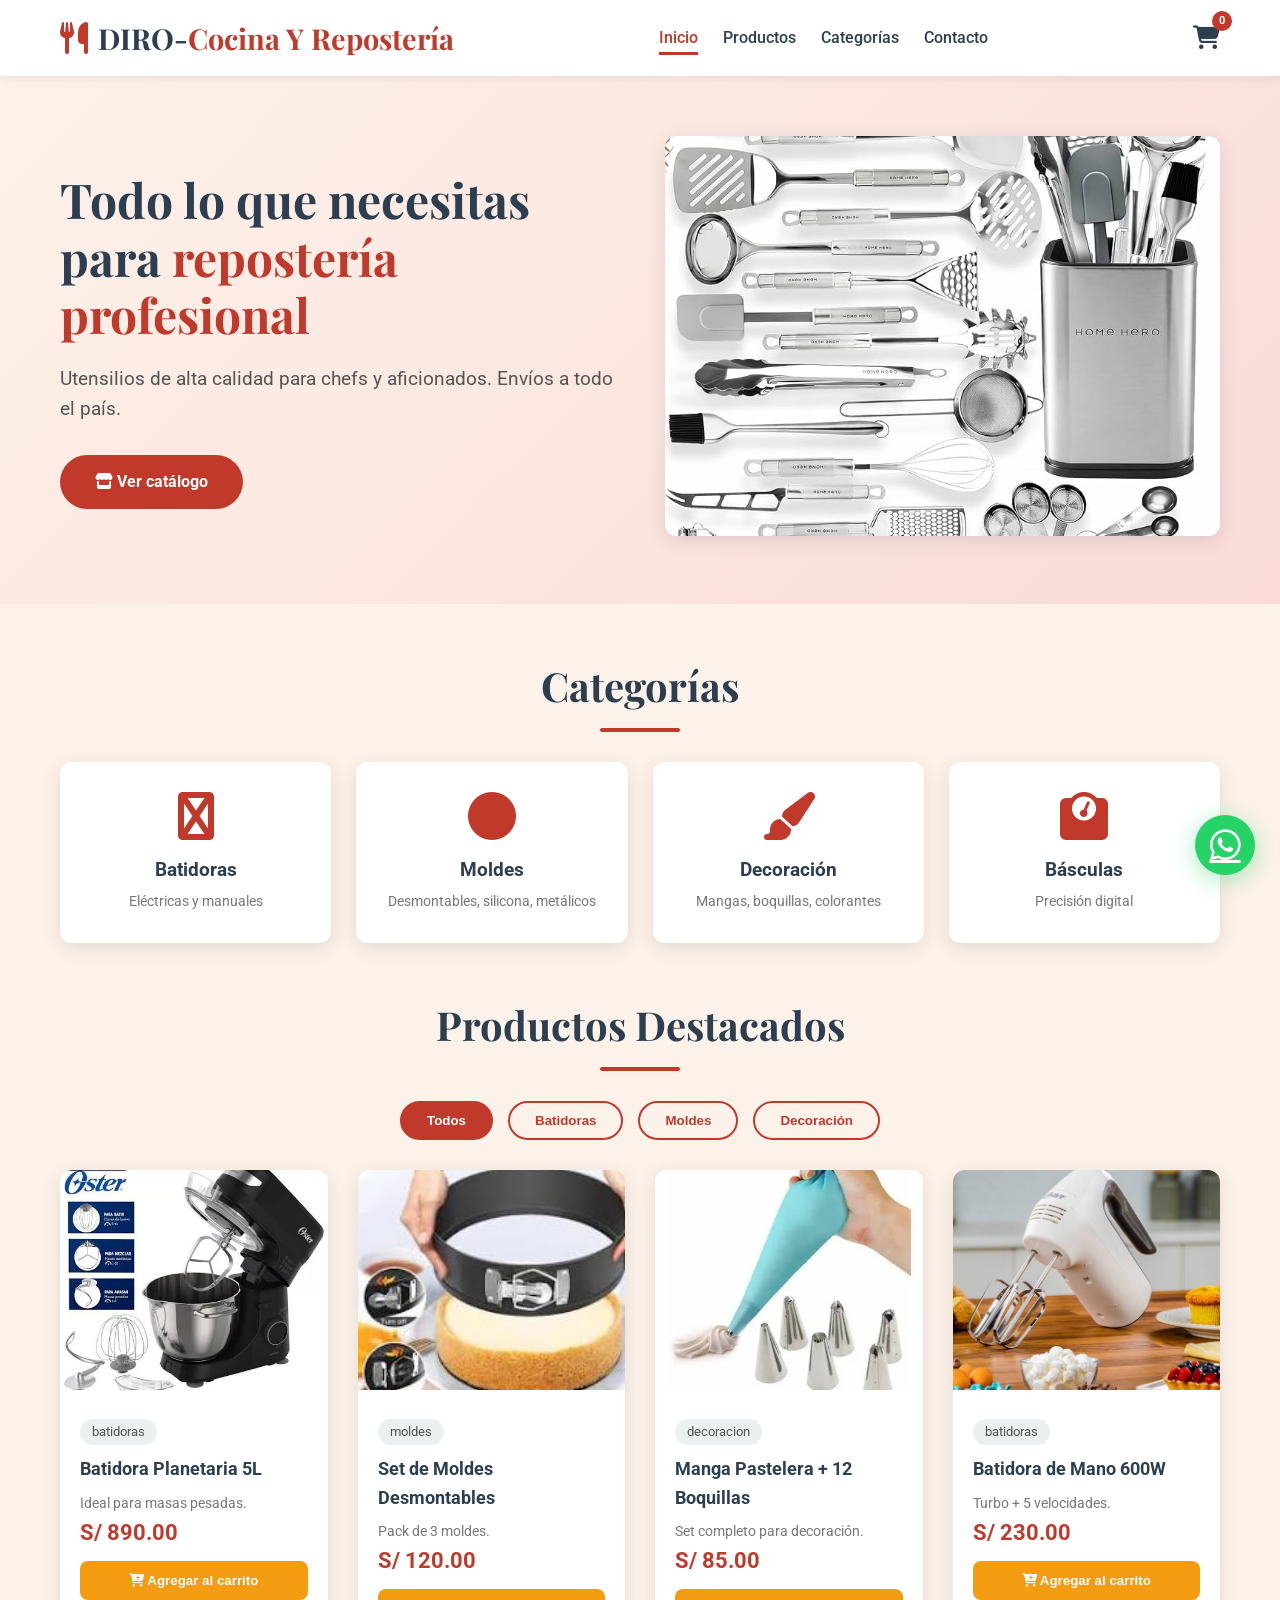
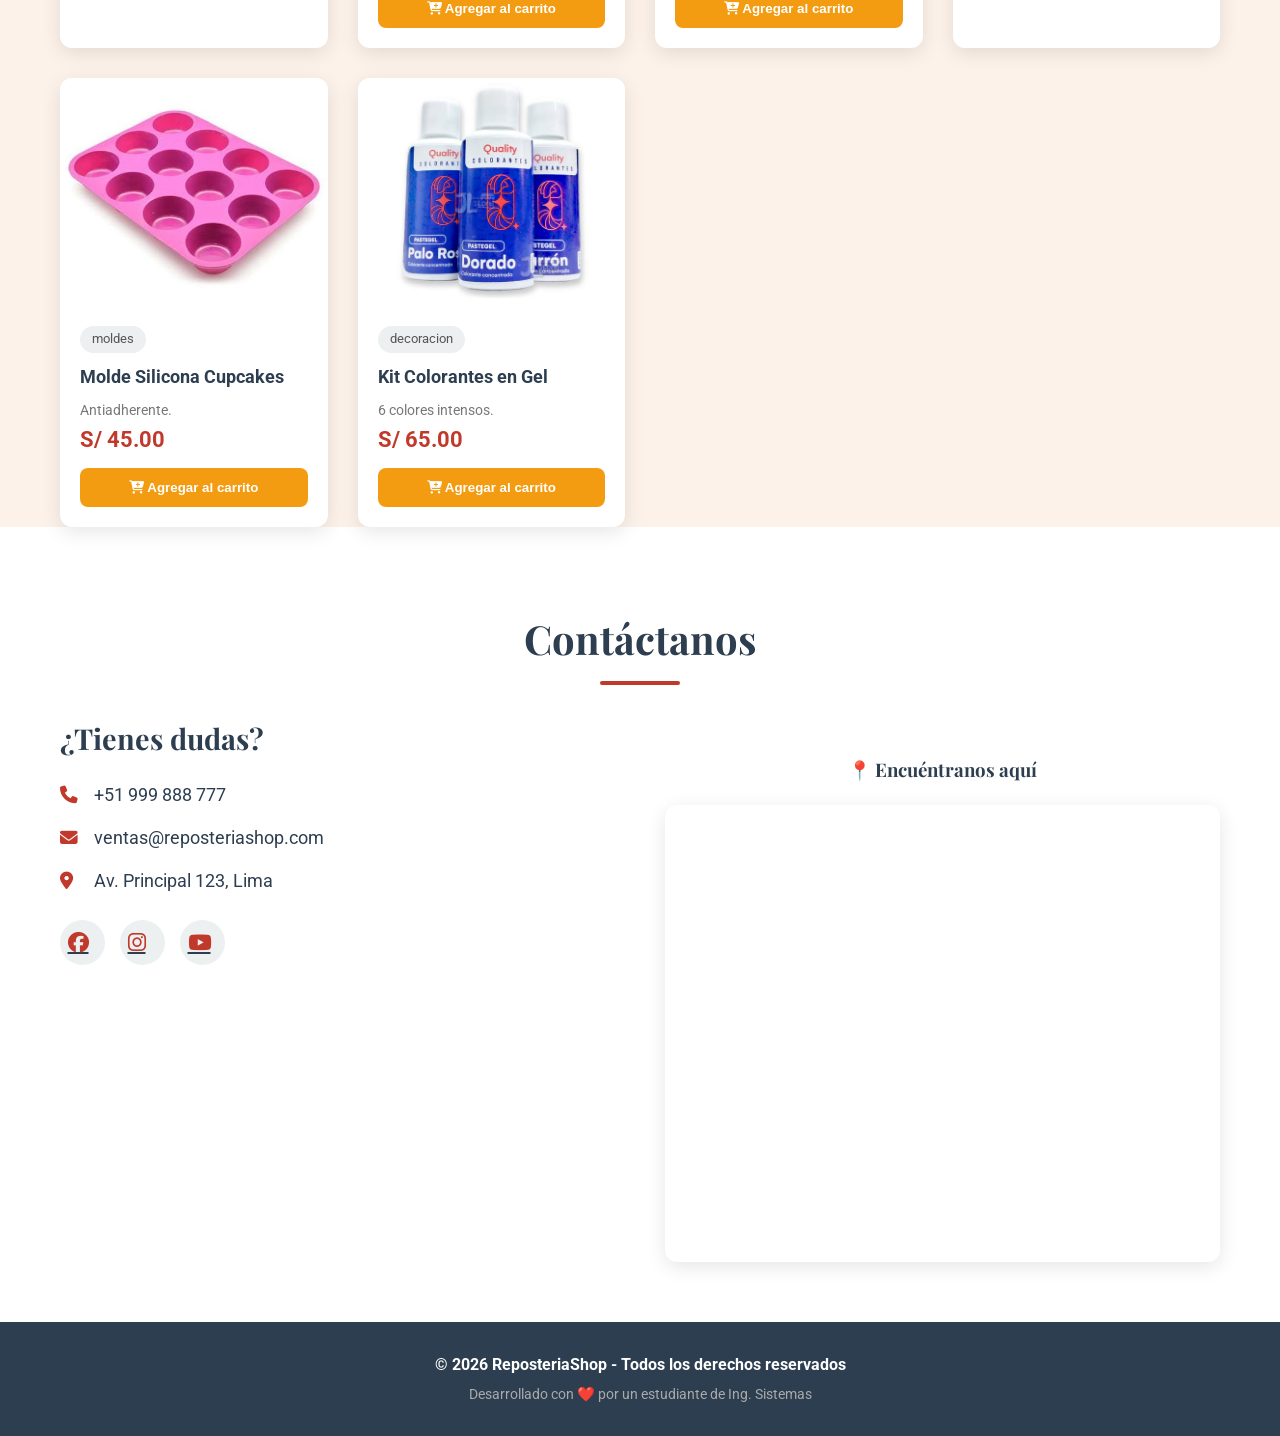
==== commit ba6b2fcb: "modificacion 5" ====
--- a/index.html
+++ b/index.html
@@ -100,7 +100,6 @@
             <!-- Grid de productos -->
             <div class="grid-productos" id="lista-productos">
                 <!-- Cada producto se genera dinámicamente con JavaScript -->
-                <!-- Pero aquí tienes la estructura de ejemplo -->
             </div>
         </div>
     </section>
@@ -123,15 +122,13 @@
                 </div>
 
                 <div class="mapa-container" style="margin-top: 40px;">
-                    <h3
-                        style="text-align:center; font-family: var(--font-title); color: var(--color-dark); margin-bottom: 20px;">
+                    <h3 style="text-align:center; font-family: var(--font-title); color: var(--color-dark); margin-bottom: 20px;">
                         📍 Encuéntranos aquí
                     </h3>
                     <div style="border-radius: var(--radius); overflow: hidden; box-shadow: var(--shadow);">
-                        <!-- PEGA AQUÍ EL CÓDIGO QUE COPIAS DE GOOGLE MAPS -->
                         <iframe
                             src="https://www.google.com/maps/embed?pb=!1m18!1m12!1m3!1d7803.491799904515!2d-77.13899099999999!3d-12.060996299999998!2m3!1f0!2f0!3f0!3m2!1i1024!2i768!4f13.1!3m3!1m2!1s0x9105cb9a4706d5b7%3A0x44a7349d931bc75a!2sMercado%20Central%20del%20Callao!5e0!3m2!1ses-419!2spe!4v1785622565093!5m2!1ses-419!2spe"
-                            width="600" height="450" style="border:0;" allowfullscreen="" loading="lazy"
+                            width="100%" height="450" style="border:0;" allowfullscreen="" loading="lazy"
                             referrerpolicy="strict-origin-when-cross-origin"></iframe>
                     </div>
                 </div>
@@ -139,7 +136,7 @@
         </div>
     </section>
 
-        <!-- ========== FOOTER ========== -->
+    <!-- ========== FOOTER ========== -->
     <footer>
         <div class="container">
             <p>&copy; 2026 ReposteriaShop - Todos los derechos reservados</p>
@@ -152,9 +149,31 @@
         <i class="fab fa-whatsapp"></i>
     </a>
 
-  
+    <!-- ============================================ -->
+    <!-- MODAL / VENTANA EMERGENTE DEL CARRITO        -->
+    <!-- ============================================ -->
+    <div id="modal-carrito" class="modal-carrito" style="display: none;">
+        <div class="modal-contenido">
+            <div class="modal-header">
+                <h2><i class="fas fa-shopping-cart"></i> Mi Carrito</h2>
+                <span class="modal-cerrar" id="cerrar-carrito">&times;</span>
+            </div>
+            <div class="modal-body" id="lista-carrito">
+                <p style="text-align:center; color:#888;">🛒 Tu carrito está vacío</p>
+            </div>
+            <div class="modal-footer">
+                <div class="total-carrito">
+                    <strong>Total: </strong>
+                    <span id="total-carrito">S/ 0.00</span>
+                </div>
+                <button id="btn-finalizar-compra" class="btn-primary">
+                    <i class="fas fa-check"></i> Finalizar Compra
+                </button>
+            </div>
+        </div>
+    </div>
 
-    <!-- ========== SCRIPTS ========== -->
+    <!-- ========== SCRIPTS (SIEMPRE AL FINAL) ========== -->
     <script src="js/script.js"></script>
 
 </body>
--- a/css/estilo.css
+++ b/css/estilo.css
@@ -508,35 +508,32 @@
     position: fixed;
     top: 0;
     left: 0;
-    width: 100%;
-    height: 100%;
-    background: rgba(0, 0, 0, 0.6);
-    z-index: 2000;
-    display: none; /* ← Oculto por defecto */
+    width: 100vw;
+    height: 100vh;
+    background: rgba(0, 0, 0, 0.7); /* Fondo oscuro semi-transparente */
+    z-index: 9999; /* Asegura que esté por encima de todo */
+    display: none; /* Oculto por defecto */
     justify-content: center;
     align-items: center;
     animation: fadeIn 0.3s ease;
 }
-/* Cuando el modal está visible, se añade esta clase al body */
+
 body.modal-abierto {
     overflow: hidden; /* Bloquea el scroll del body */
 }
 
-@keyframes fadeIn {
-    from { opacity: 0; transform: scale(0.95); }
-    to { opacity: 1; transform: scale(1); }
-}
-
 .modal-contenido {
-    background: white;
+    background: #ffffff;
     border-radius: 16px;
     max-width: 600px;
     width: 90%;
     max-height: 80vh;
     display: flex;
     flex-direction: column;
-    box-shadow: 0 20px 60px rgba(0, 0, 0, 0.3);
+    box-shadow: 0 20px 60px rgba(0, 0, 0, 0.4);
     overflow: hidden;
+    position: relative;
+    z-index: 10000; /* Asegura que el contenido esté sobre el fondo */
 }
 
 .modal-header {
@@ -546,6 +543,7 @@
     padding: 20px 25px;
     border-bottom: 2px solid #f0f0f0;
     background: #fdf6f0;
+    flex-shrink: 0;
 }
 
 .modal-header h2 {
@@ -565,8 +563,9 @@
     font-weight: bold;
     cursor: pointer;
     color: #999;
-    transition: var(--transition);
+    transition: all 0.3s ease;
     line-height: 1;
+    padding: 0 10px;
 }
 
 .modal-cerrar:hover {
@@ -579,9 +578,66 @@
     overflow-y: auto;
     padding: 20px 25px;
     min-height: 150px;
-}
-
-/* Estilos para los items del carrito dentro del modal */
+    max-height: 60vh;
+}
+
+.modal-footer {
+    padding: 20px 25px;
+    border-top: 2px solid #f0f0f0;
+    background: #fafafa;
+    display: flex;
+    justify-content: space-between;
+    align-items: center;
+    flex-wrap: wrap;
+    gap: 15px;
+    flex-shrink: 0;
+}
+
+.total-carrito {
+    font-size: 1.3rem;
+}
+
+.total-carrito strong {
+    color: var(--color-dark);
+}
+
+.total-carrito span {
+    color: var(--color-primary);
+    font-weight: bold;
+}
+
+#btn-finalizar-compra {
+    padding: 12px 30px;
+    background: var(--color-secondary);
+    border: none;
+    border-radius: 50px;
+    color: white;
+    font-weight: bold;
+    cursor: pointer;
+    transition: all 0.3s ease;
+}
+
+#btn-finalizar-compra:hover {
+    background: #e67e22;
+    transform: translateY(-2px);
+    box-shadow: 0 5px 15px rgba(243, 156, 18, 0.3);
+}
+
+@keyframes fadeIn {
+    from {
+        opacity: 0;
+        transform: scale(0.95);
+    }
+    to {
+        opacity: 1;
+        transform: scale(1);
+    }
+}
+
+/* ============================================ */
+/* ESTILOS PARA LOS ITEMS DEL CARRITO          */
+/* ============================================ */
+
 .item-carrito {
     display: flex;
     align-items: center;
@@ -631,7 +687,7 @@
     background: white;
     cursor: pointer;
     font-weight: bold;
-    transition: var(--transition);
+    transition: all 0.3s ease;
 }
 
 .item-carrito .cantidad-control button:hover {
@@ -652,54 +708,13 @@
     color: #e74c3c;
     cursor: pointer;
     font-size: 1.2rem;
-    transition: var(--transition);
+    transition: all 0.3s ease;
 }
 
 .item-carrito .btn-eliminar:hover {
     transform: scale(1.2);
 }
 
-.modal-footer {
-    padding: 20px 25px;
-    border-top: 2px solid #f0f0f0;
-    background: #fafafa;
-    display: flex;
-    justify-content: space-between;
-    align-items: center;
-    flex-wrap: wrap;
-    gap: 15px;
-}
-
-.total-carrito {
-    font-size: 1.3rem;
-}
-
-.total-carrito strong {
-    color: var(--color-dark);
-}
-
-.total-carrito span {
-    color: var(--color-primary);
-    font-weight: bold;
-}
-
-#btn-finalizar-compra {
-    padding: 12px 30px;
-    background: var(--color-secondary);
-    border: none;
-    border-radius: 50px;
-    color: white;
-    font-weight: bold;
-    cursor: pointer;
-    transition: var(--transition);
-}
-
-#btn-finalizar-compra:hover {
-    background: #e67e22;
-    transform: translateY(-2px);
-    box-shadow: 0 5px 15px rgba(243, 156, 18, 0.3);
-}
-
 
 
 }
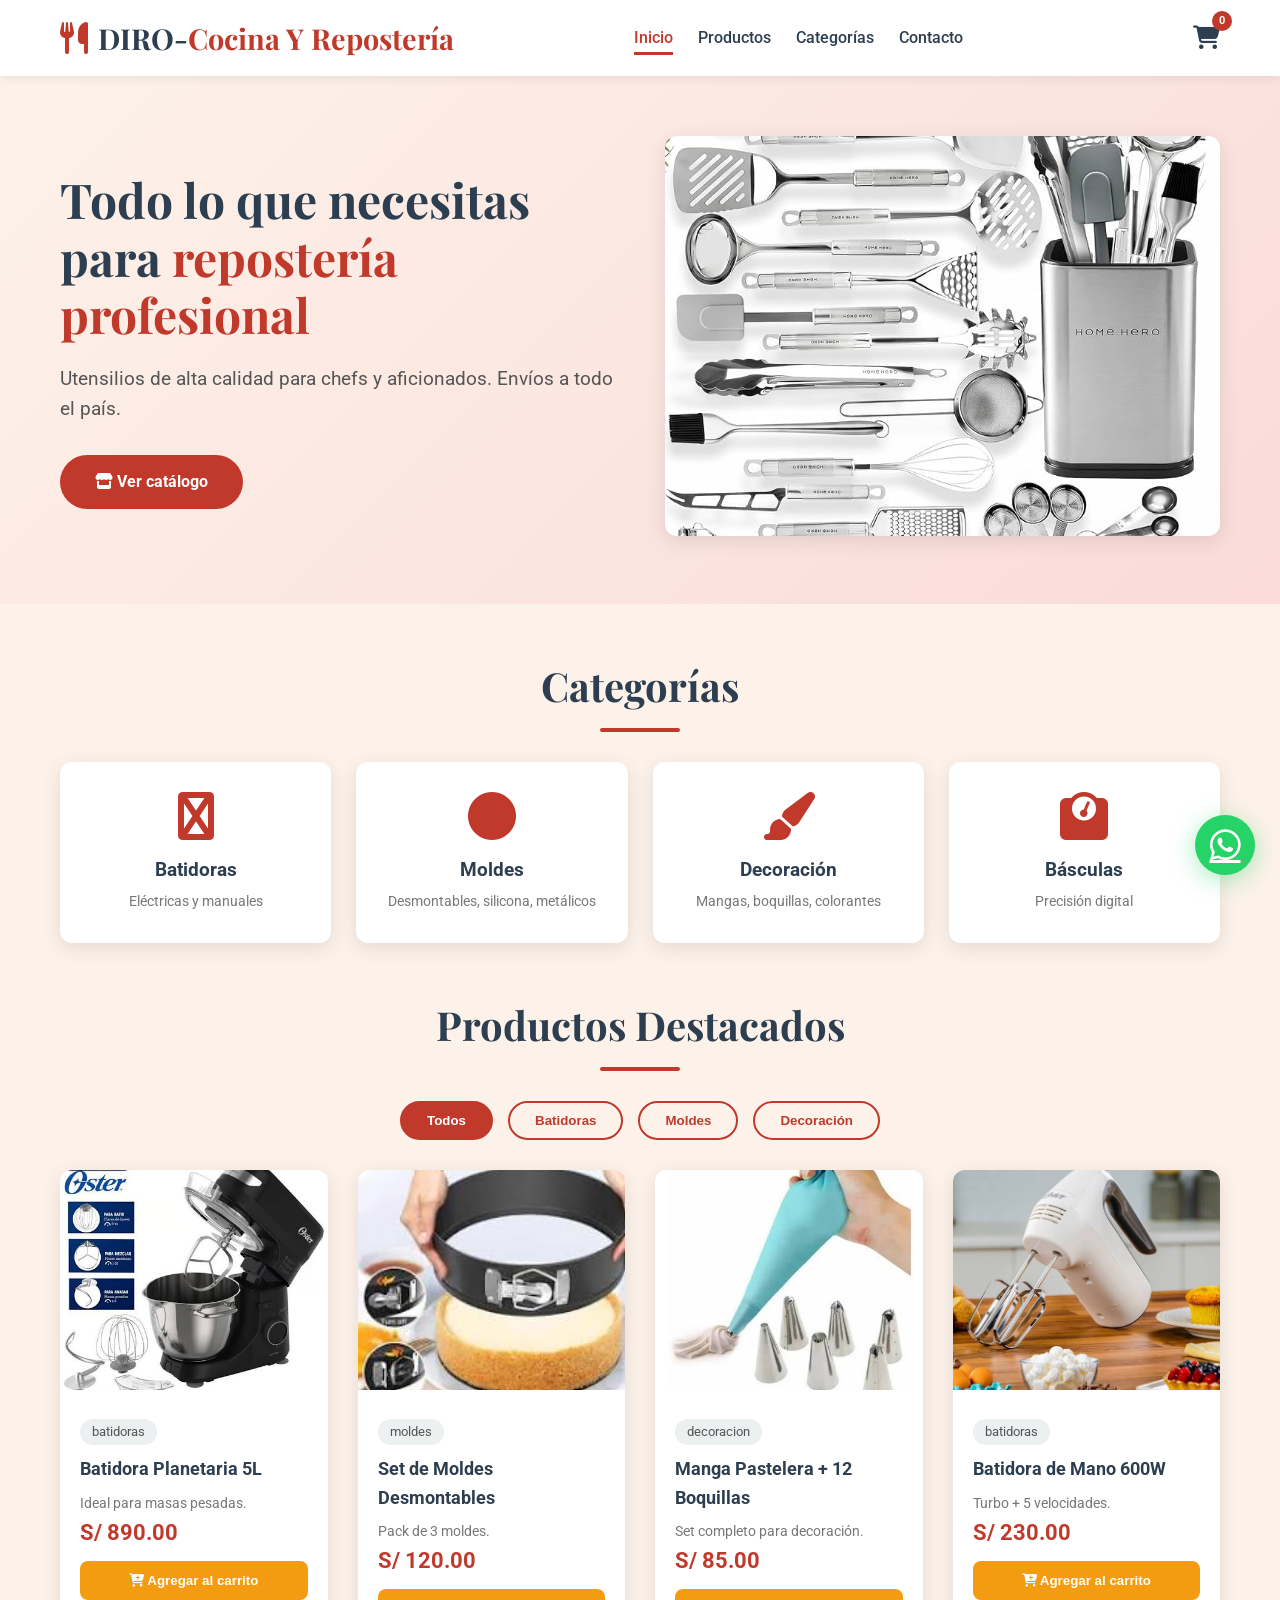
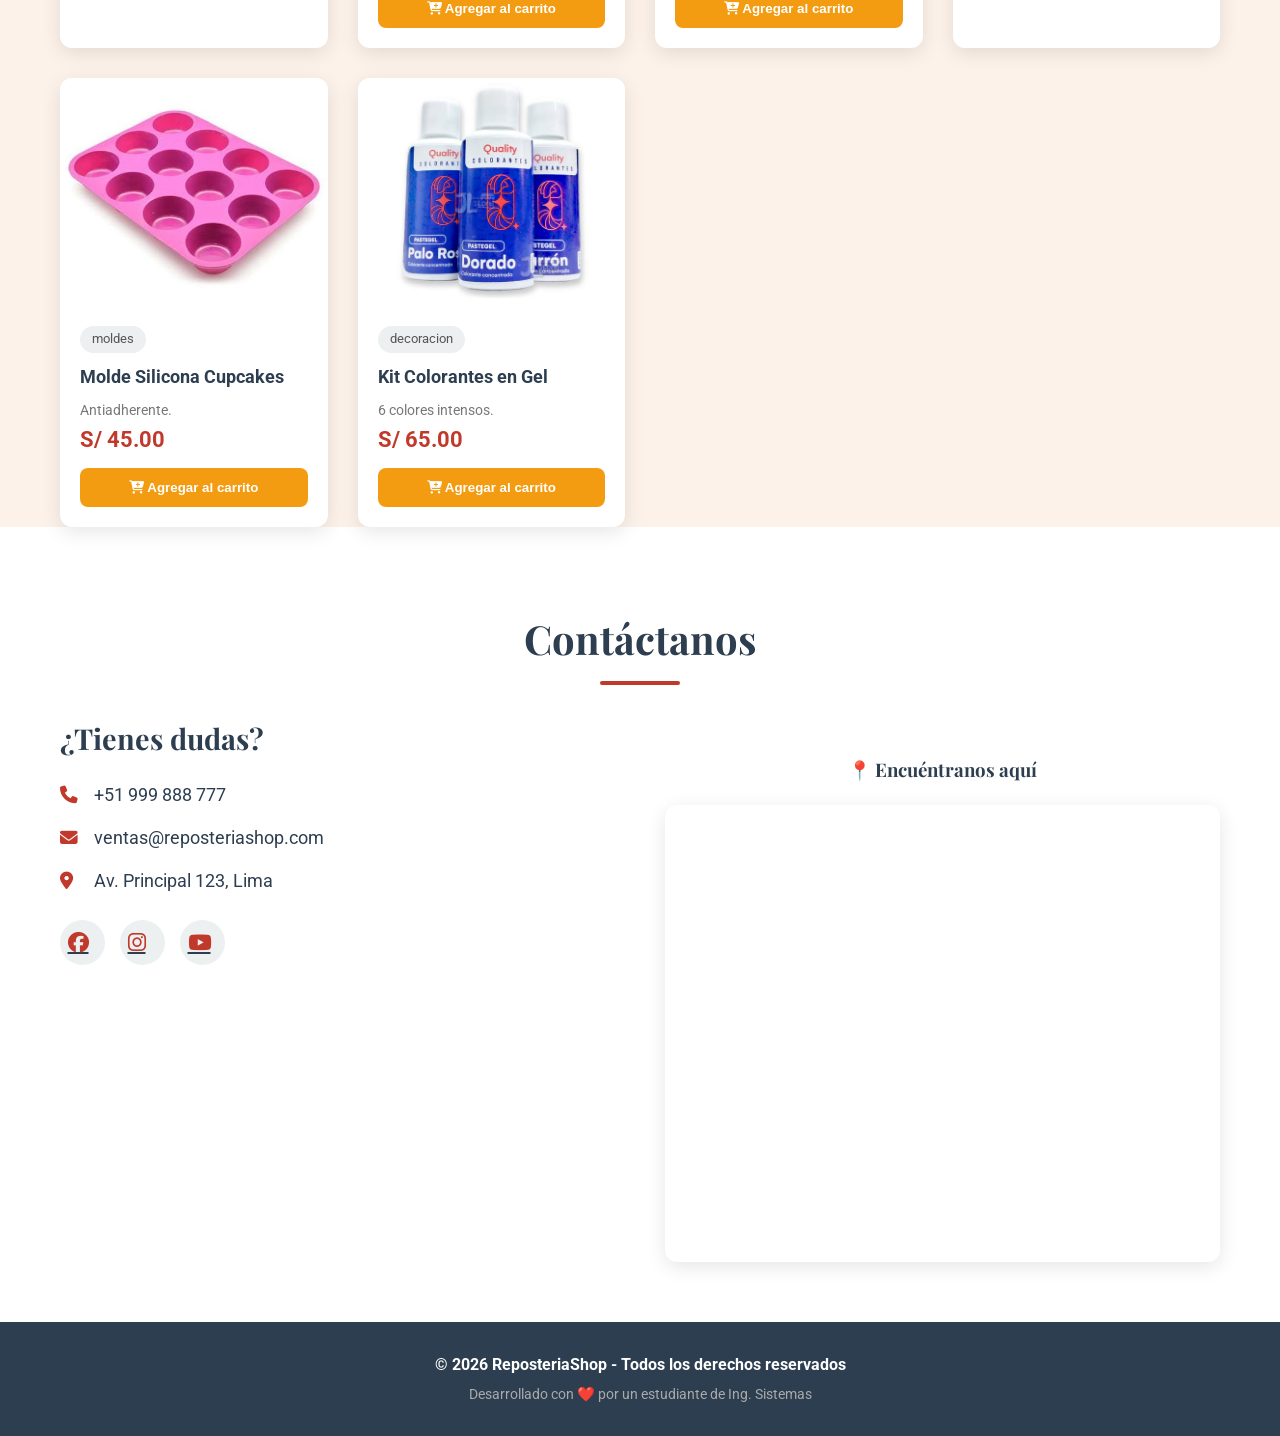
==== commit 203a2de2: "Añadidas páginas de login y registro" ====
--- a/index.html
+++ b/index.html
@@ -15,28 +15,29 @@
 </head>
 
 <body>
-
-    <!-- ========== HEADER / NAVEGACIÓN ========== -->
-    <header>
-        <div class="container">
-            <div class="logo">
-                <i class="fas fa-utensils"></i>
-                <h1>DIRO-<span>Cocina Y Repostería</span></h1>
-            </div>
-            <nav>
-                <ul>
-                    <li><a href="#inicio" class="active">Inicio</a></li>
-                    <li><a href="#productos">Productos</a></li>
-                    <li><a href="#categorias">Categorías</a></li>
-                    <li><a href="#contacto">Contacto</a></li>
-                </ul>
-            </nav>
-            <div class="carrito-icono">
-                <i class="fas fa-shopping-cart"></i>
-                <span class="contador">0</span>
-            </div>
-        </div>
-    </header>
+<!-- ========== HEADER / NAVEGACIÓN ========== -->
+<header>
+    <div class="container">
+        <div class="logo">
+            <i class="fas fa-utensils"></i>
+            <h1>DIRO-<span>Cocina Y Repostería</span></h1>
+        </div>
+        <nav>
+            <ul>
+                <li><a href="#inicio" class="active">Inicio</a></li>
+                <li><a href="#productos">Productos</a></li>
+                <li><a href="#categorias">Categorías</a></li>
+                <li><a href="#contacto">Contacto</a></li>
+                <li><a href="#" id="btn-perfil" style="display:none;">Mi Cuenta</a></li>
+                <li><a href="#" id="btn-logout" style="display:none;">Cerrar Sesión</a></li>
+            </ul>
+        </nav>
+        <div class="carrito-icono">
+            <i class="fas fa-shopping-cart"></i>
+            <span class="contador">0</span>
+        </div>
+    </div>
+</header>
 
     <!-- ========== HERO / BANNER PRINCIPAL ========== -->
     <section id="inicio" class="hero">
@@ -173,6 +174,29 @@
         </div>
     </div>
 
+    <script>
+    // Verificar autenticación
+    const token = localStorage.getItem('token');
+    const usuario = JSON.parse(localStorage.getItem('usuario') || 'null');
+    
+    if (token && usuario) {
+        const btnPerfil = document.getElementById('btn-perfil');
+        const btnLogout = document.getElementById('btn-logout');
+        
+        btnPerfil.style.display = 'inline-block';
+        btnLogout.style.display = 'inline-block';
+        
+        btnPerfil.textContent = '👤 ' + usuario.nombre;
+        
+        btnLogout.addEventListener('click', function(e) {
+            e.preventDefault();
+            localStorage.removeItem('token');
+            localStorage.removeItem('usuario');
+            window.location.href = 'login.html';
+        });
+    }
+</script>
+
     <!-- ========== SCRIPTS (SIEMPRE AL FINAL) ========== -->
     <script src="js/script.js"></script>
 
--- a/css/estilo.css
+++ b/css/estilo.css
@@ -498,223 +498,367 @@
     0% { transform: rotate(0deg); }
     100% { transform: rotate(360deg); }
 }
-
-
 /* ============================================ */
-/* MODAL / VENTANA EMERGENTE DEL CARRITO        */
+/* MODAL DEL CARRITO - DISEÑO MEJORADO          */
 /* ============================================ */
 
+/* Fondo oscuro */
 .modal-carrito {
     position: fixed;
     top: 0;
     left: 0;
     width: 100vw;
     height: 100vh;
-    background: rgba(0, 0, 0, 0.7); /* Fondo oscuro semi-transparente */
-    z-index: 9999; /* Asegura que esté por encima de todo */
-    display: none; /* Oculto por defecto */
+    background: rgba(0, 0, 0, 0.65);
+    z-index: 9999;
+    display: none;
     justify-content: center;
     align-items: center;
-    animation: fadeIn 0.3s ease;
-}
-
-body.modal-abierto {
-    overflow: hidden; /* Bloquea el scroll del body */
-}
-
+    backdrop-filter: blur(4px);
+    animation: fadeInModal 0.3s ease;
+}
+
+@keyframes fadeInModal {
+    from { opacity: 0; }
+    to { opacity: 1; }
+}
+
+/* Contenedor del modal */
 .modal-contenido {
     background: #ffffff;
-    border-radius: 16px;
-    max-width: 600px;
-    width: 90%;
+    border-radius: 20px;
+    max-width: 520px;
+    width: 92%;
     max-height: 80vh;
     display: flex;
     flex-direction: column;
-    box-shadow: 0 20px 60px rgba(0, 0, 0, 0.4);
+    box-shadow: 0 25px 60px rgba(0, 0, 0, 0.3);
     overflow: hidden;
-    position: relative;
-    z-index: 10000; /* Asegura que el contenido esté sobre el fondo */
-}
-
+    animation: slideUp 0.3s ease;
+}
+
+@keyframes slideUp {
+    from { transform: translateY(20px); opacity: 0; }
+    to { transform: translateY(0); opacity: 1; }
+}
+
+/* ========== CABECERA ========== */
 .modal-header {
     display: flex;
     justify-content: space-between;
     align-items: center;
-    padding: 20px 25px;
-    border-bottom: 2px solid #f0f0f0;
-    background: #fdf6f0;
+    padding: 16px 20px;
+    border-bottom: 2px solid #f0e8e3;
+    background: #fdf8f5;
     flex-shrink: 0;
 }
 
 .modal-header h2 {
-    font-family: var(--font-title);
-    font-size: 1.5rem;
-    color: var(--color-dark);
+    font-family: 'Playfair Display', serif;
+    font-size: 1.3rem;
+    color: #2c3e50;
     margin: 0;
+    display: flex;
+    align-items: center;
+    gap: 10px;
 }
 
 .modal-header h2 i {
-    color: var(--color-primary);
-    margin-right: 10px;
+    color: #c0392b;
 }
 
 .modal-cerrar {
-    font-size: 2rem;
-    font-weight: bold;
+    font-size: 1.8rem;
+    font-weight: 300;
     cursor: pointer;
-    color: #999;
+    color: #aaa;
     transition: all 0.3s ease;
+    padding: 0 8px;
     line-height: 1;
-    padding: 0 10px;
 }
 
 .modal-cerrar:hover {
-    color: var(--color-primary);
+    color: #c0392b;
     transform: rotate(90deg);
 }
 
+/* ========== CUERPO (CON SCROLL) ========== */
 .modal-body {
     flex: 1;
     overflow-y: auto;
-    padding: 20px 25px;
-    min-height: 150px;
-    max-height: 60vh;
-}
-
+    padding: 14px 18px;
+    max-height: 55vh;
+    min-height: 80px;
+    background: #faf8f6;
+}
+
+/* Scroll personalizado */
+.modal-body::-webkit-scrollbar {
+    width: 5px;
+}
+
+.modal-body::-webkit-scrollbar-track {
+    background: #f0e8e3;
+    border-radius: 8px;
+}
+
+.modal-body::-webkit-scrollbar-thumb {
+    background: #c0392b;
+    border-radius: 8px;
+}
+
+/* ========== ITEMS DEL CARRITO ========== */
+.item-carrito {
+    display: flex;
+    align-items: center;
+    gap: 12px;
+    background: white;
+    border-radius: 12px;
+    padding: 10px 12px;
+    margin-bottom: 10px;
+    box-shadow: 0 2px 8px rgba(0, 0, 0, 0.06);
+    border: 1px solid #f0e8e3;
+}
+
+.item-carrito:last-child {
+    margin-bottom: 0;
+}
+
+/* ========== IMAGEN DEL PRODUCTO (PEQUEÑA) ========== */
+.item-carrito img {
+    width: 50px;
+    height: 50px;
+    object-fit: cover;
+    border-radius: 10px;
+    background: #f5efe9;
+    border: 2px solid #f0e8e3;
+    flex-shrink: 0;
+}
+
+/* ========== INFORMACIÓN DEL PRODUCTO ========== */
+.item-carrito .info {
+    flex: 1;
+    min-width: 0;
+}
+
+.item-carrito .info h4 {
+    margin: 0;
+    font-size: 0.9rem;
+    font-weight: 600;
+    color: #2c3e50;
+    white-space: nowrap;
+    overflow: hidden;
+    text-overflow: ellipsis;
+}
+
+.item-carrito .info .precio-item {
+    color: #c0392b;
+    font-weight: 700;
+    font-size: 0.8rem;
+    background: #fde8e4;
+    display: inline-block;
+    padding: 1px 10px;
+    border-radius: 12px;
+    margin-top: 2px;
+}
+
+/* ========== CONTROLES DE CANTIDAD ========== */
+.item-carrito .cantidad-control {
+    display: flex;
+    align-items: center;
+    gap: 4px;
+    flex-shrink: 0;
+    background: #f5f0ec;
+    border-radius: 20px;
+    padding: 2px 3px;
+}
+
+.item-carrito .cantidad-control button {
+    width: 24px;
+    height: 24px;
+    border-radius: 50%;
+    border: none;
+    background: white;
+    cursor: pointer;
+    font-weight: 700;
+    font-size: 0.8rem;
+    transition: all 0.2s ease;
+    color: #555;
+    display: flex;
+    align-items: center;
+    justify-content: center;
+    box-shadow: 0 1px 3px rgba(0, 0, 0, 0.05);
+}
+
+.item-carrito .cantidad-control button:hover {
+    background: #c0392b;
+    color: white;
+}
+
+.item-carrito .cantidad-control span {
+    min-width: 20px;
+    text-align: center;
+    font-weight: 600;
+    font-size: 0.85rem;
+    color: #2c3e50;
+}
+
+.item-carrito .btn-eliminar {
+    background: none;
+    border: none;
+    color: #ccc;
+    cursor: pointer;
+    font-size: 0.9rem;
+    transition: all 0.2s ease;
+    padding: 4px 6px;
+    flex-shrink: 0;
+    border-radius: 50%;
+}
+
+.item-carrito .btn-eliminar:hover {
+    color: #e74c3c;
+    background: #fde8e4;
+}
+
+/* ========== FOOTER ========== */
 .modal-footer {
-    padding: 20px 25px;
-    border-top: 2px solid #f0f0f0;
-    background: #fafafa;
+    padding: 14px 18px;
+    border-top: 2px solid #f0e8e3;
+    background: #fdf8f5;
     display: flex;
     justify-content: space-between;
     align-items: center;
     flex-wrap: wrap;
-    gap: 15px;
+    gap: 10px;
     flex-shrink: 0;
 }
 
 .total-carrito {
-    font-size: 1.3rem;
+    font-size: 1rem;
+    font-weight: 600;
+    color: #2c3e50;
 }
 
 .total-carrito strong {
-    color: var(--color-dark);
+    font-weight: 600;
+    color: #555;
 }
 
 .total-carrito span {
-    color: var(--color-primary);
-    font-weight: bold;
+    color: #c0392b;
+    font-weight: 800;
+    font-size: 1.2rem;
 }
 
 #btn-finalizar-compra {
-    padding: 12px 30px;
-    background: var(--color-secondary);
+    padding: 10px 28px;
+    background: linear-gradient(135deg, #f39c12, #e67e22);
     border: none;
     border-radius: 50px;
     color: white;
-    font-weight: bold;
+    font-weight: 700;
+    font-size: 0.9rem;
     cursor: pointer;
     transition: all 0.3s ease;
+    box-shadow: 0 4px 14px rgba(243, 156, 18, 0.3);
 }
 
 #btn-finalizar-compra:hover {
-    background: #e67e22;
     transform: translateY(-2px);
-    box-shadow: 0 5px 15px rgba(243, 156, 18, 0.3);
-}
-
-@keyframes fadeIn {
-    from {
-        opacity: 0;
-        transform: scale(0.95);
-    }
-    to {
-        opacity: 1;
-        transform: scale(1);
-    }
-}
-
-/* ============================================ */
-/* ESTILOS PARA LOS ITEMS DEL CARRITO          */
-/* ============================================ */
-
-.item-carrito {
-    display: flex;
-    align-items: center;
-    gap: 15px;
-    padding: 12px 0;
-    border-bottom: 1px solid #f0f0f0;
-}
-
-.item-carrito:last-child {
-    border-bottom: none;
-}
-
-.item-carrito img {
-    width: 60px;
-    height: 60px;
-    object-fit: cover;
-    border-radius: 8px;
-    background: #f0f0f0;
-}
-
-.item-carrito .info {
-    flex: 1;
-}
-
-.item-carrito .info h4 {
-    margin: 0 0 5px 0;
+    box-shadow: 0 6px 20px rgba(243, 156, 18, 0.4);
+}
+
+/* ========== ESTADO VACÍO ========== */
+.carrito-vacio {
+    text-align: center;
+    padding: 30px 20px;
+    color: #999;
+}
+
+.carrito-vacio i {
+    font-size: 2.5rem;
+    color: #ddd;
+    margin-bottom: 10px;
+    display: block;
+}
+
+.carrito-vacio p {
     font-size: 1rem;
-}
-
-.item-carrito .info .precio-item {
-    color: var(--color-primary);
-    font-weight: bold;
-    font-size: 0.95rem;
-}
-
-.item-carrito .cantidad-control {
-    display: flex;
-    align-items: center;
-    gap: 10px;
-}
-
-.item-carrito .cantidad-control button {
-    width: 28px;
-    height: 28px;
-    border-radius: 50%;
-    border: 1px solid #ddd;
-    background: white;
-    cursor: pointer;
-    font-weight: bold;
-    transition: all 0.3s ease;
-}
-
-.item-carrito .cantidad-control button:hover {
-    background: var(--color-primary);
-    color: white;
-    border-color: var(--color-primary);
-}
-
-.item-carrito .cantidad-control span {
-    min-width: 20px;
-    text-align: center;
-    font-weight: bold;
-}
-
-.item-carrito .btn-eliminar {
-    background: none;
-    border: none;
-    color: #e74c3c;
-    cursor: pointer;
-    font-size: 1.2rem;
-    transition: all 0.3s ease;
-}
-
-.item-carrito .btn-eliminar:hover {
-    transform: scale(1.2);
-}
-
-
-
-}+    margin: 3px 0;
+}
+
+.carrito-vacio .subtexto {
+    font-size: 0.85rem;
+    color: #bbb;
+}
+
+/* ========== RESPONSIVE ========== */
+@media (max-width: 500px) {
+    .modal-contenido {
+        width: 96%;
+        max-height: 90vh;
+        border-radius: 16px;
+    }
+
+    .modal-header {
+        padding: 14px 16px;
+    }
+
+    .modal-header h2 {
+        font-size: 1.1rem;
+    }
+
+    .modal-body {
+        padding: 10px 12px;
+        max-height: 50vh;
+    }
+
+    .item-carrito {
+        padding: 8px 10px;
+        gap: 10px;
+        flex-wrap: wrap;
+        justify-content: center;
+    }
+
+    .item-carrito img {
+        width: 40px;
+        height: 40px;
+    }
+
+    .item-carrito .info {
+        flex: 1 1 100%;
+        text-align: center;
+    }
+
+    .item-carrito .info h4 {
+        font-size: 0.8rem;
+        white-space: normal;
+    }
+
+    .item-carrito .info .precio-item {
+        font-size: 0.75rem;
+    }
+
+    .item-carrito .cantidad-control {
+        margin: 0 auto;
+    }
+
+    .modal-footer {
+        padding: 12px 16px;
+        flex-direction: column;
+        align-items: stretch;
+        gap: 8px;
+    }
+
+    .total-carrito {
+        text-align: center;
+        font-size: 0.95rem;
+    }
+
+    #btn-finalizar-compra {
+        justify-content: center;
+        padding: 12px;
+        width: 100%;
+        font-size: 0.85rem;
+    }
+}
